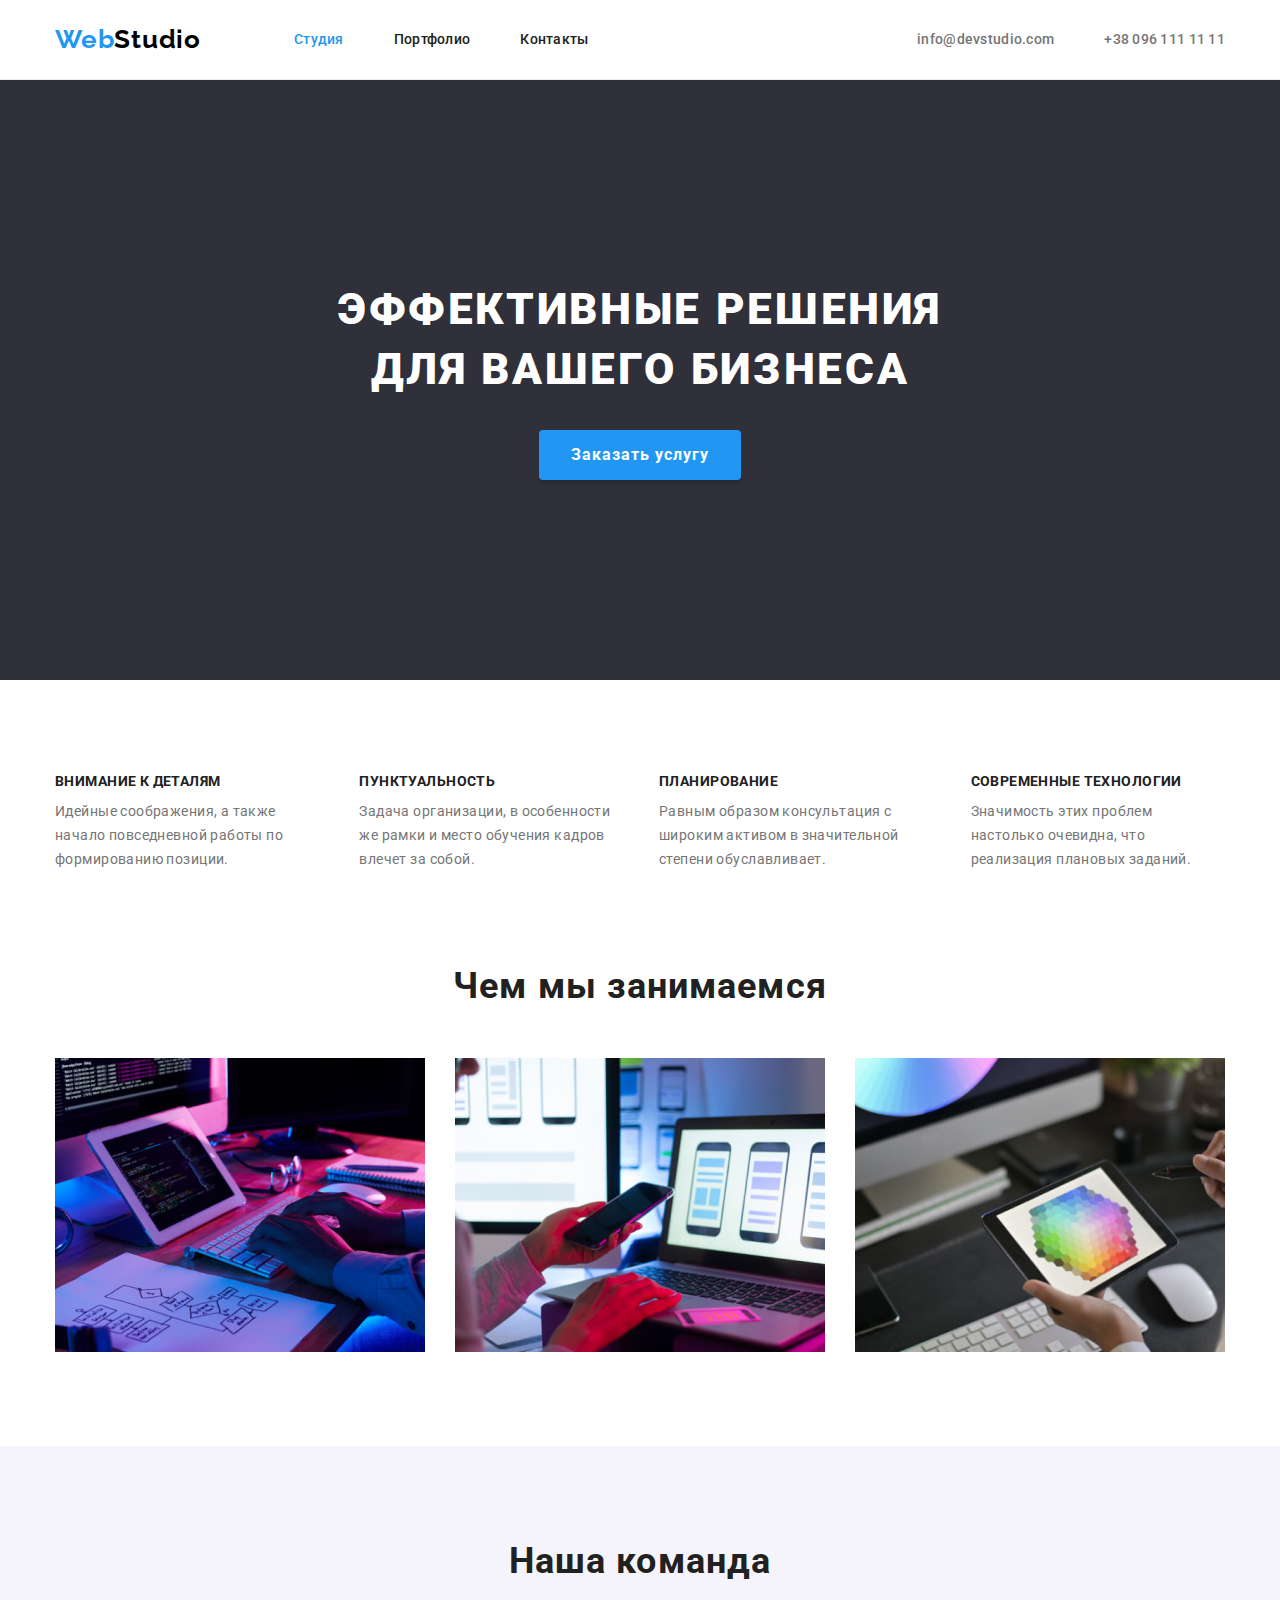
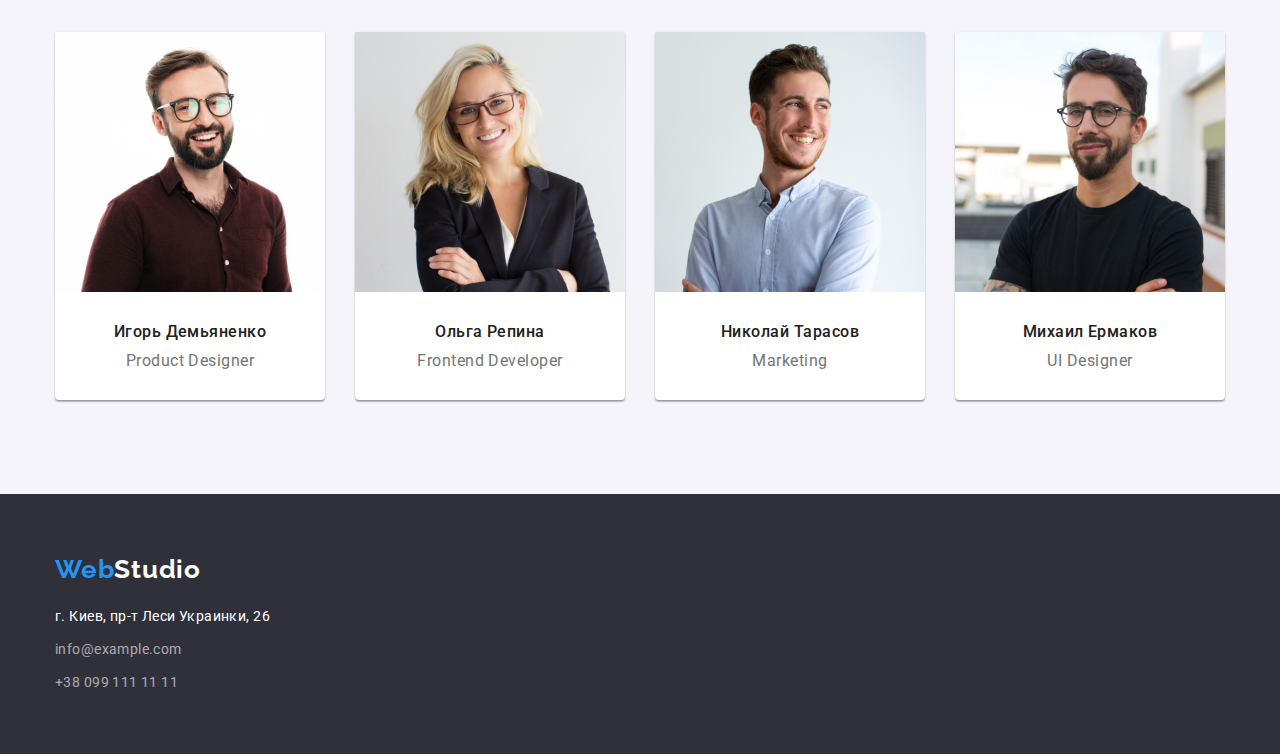
==== index.html @ 21ddf2a9 "Initial commit" ====
<!DOCTYPE html>
<html lang="ru">
<head>
  <meta charset="UTF-8">
  <meta http-equiv="X-UA-Compatible" content="IE=edge">
  <meta name="viewport" content="width=device-width, initial-scale=1.0">
  <title>WebStudio</title>
  <link rel="preconnect" href="https://fonts.googleapis.com">
  <link rel="preconnect" href="https://fonts.gstatic.com" crossorigin>
  <link href="https://fonts.googleapis.com/css2?family=Raleway:wght@700&family=Roboto:wght@400;500;700;900&display=swap" rel="stylesheet">
  <link rel="stylesheet" href="https://cdn.jsdelivr.net/npm/modern-normalize@1.1.0/modern-normalize.min.css">
  <link rel="stylesheet" href="./css/styles.css">
</head>
<body>
  <!-- Header -->
  <header class="header">
    <div class="container">
      <a class="logo link" href="index.html" lang="en">Web<span class="logo-accent">Studio</span></a>
      <nav class="nav">
        <ul class="nav-list list">
          <li class="nav-item">
            <a class="nav-link link current" href="index.html">Студия</a>
          </li>

          <li class="nav-item">
            <a class="nav-link link" href="portfolio.html">Портфолио</a>
          </li>

          <li class="nav-item">
            <a class="nav-link link" href="">Контакты</a>
          </li>
        </ul>
      </nav>
      <ul class="auth-list list">
        <li class="auth-item">
          <a class="auth-link link" href="mailto:info@devstudio.com">info@devstudio.com</a>
        </li>
        
        <li class="auth-item">
          <a class="auth-link link" href="tel:+380961111111">+38 096 111 11 11</a>
        </li>
      </ul>
    </div>
  </header>
  <main class="main">
    <!-- Hero -->
    <section class="hero">
      <div class="container">
        <h1 class="hero-tittle">Эффективные решения для вашего бизнеса</h1>
        <button class="hero-btn" type="button">Заказать услугу</button>
      </div>
    </section>
    <!-- Specifics -->
    <section class="specifics section">
      <div class="container">
        <h2 class="visually-hidden">Specifics</h2>
        <ul class="feature-list list">
          <li class="feature-item">
            <h3 class="feature-tittle">Внимание к деталям</h3>
            <p class="feature-text">
              Идейные соображения, а также начало повседневной работы по формированию позиции.
            </p>
          </li>

          <li class="feature-item">
            <h3 class="feature-tittle">Пунктуальность</h3>
            <p class="feature-text">
              Задача организации, в особенности же рамки и место обучения кадров влечет за собой.
            </p>
          </li>

          <li class="feature-item">
            <h3 class="feature-tittle">Планирование</h3>
            <p class="feature-text">
              Равным образом консультация с широким активом в значительной степени обуславливает.
            </p>
          </li>

          <li class="feature-item">
            <h3 class="feature-tittle">Современные технологии</h3>
            <p class="feature-text">
              Значимость этих проблем настолько очевидна, что реализация плановых заданий.
            </p>
          </li>
        </ul>
      </div>
    </section>
    <!-- Examples -->
    <section class="examples section">
      <div class="container">
        <h2 class="tittle">Чем мы занимаемся</h2>
        <ul class="examples-list list">
          <li class="examples-item">
            <img class="examples-img" src="./images/examples/box-1.jpg" alt="Робота з комп'ютером" width="370" height="294">
          </li>

          <li class="examples-item">
            <img class="examples-img" src="./images/examples/box-2.jpg" alt="Робота з телефоном" width="370" height="294">
          </li>

          <li class="examples-item">
            <img class="examples-img" src="./images/examples/box-3.jpg" alt="Робота з планшетом" width="370" height="294">
          </li>
        </ul>
      </div>
    </section>
    <!-- Team -->
    <section class="team section">
      <div class="container">
        <h2 class="tittle">Наша команда</h2>
        <ul class="team-list list">
          <li class="team-item">
            <img class="team-img" src="./images/team/person-1.jpg" alt="Игорь Демьяненко" width="270" height="260">
            <h3 class="team-name">Игорь Демьяненко</h3>
            <p class="team-profession" lang="en">Product Designer</p>
            <ul class="socials-list list">
              <li class="socials-item">
                <a class="socials-link link" href=""></a>
              </li>
              <li class="socials-item">
                <a class="socials-link link" href=""></a>
              </li>
              <li class="socials-item">
                <a class="socials-link link" href=""></a>
              </li>
              <li class="socials-item">
                <a class="socials-link link" href=""></a>
              </li>
            </ul>
          </li>

          <li class="team-item">
            <img class="team-img" src="./images/team/person-2.jpg" alt="Ольга Репина" width="270" height="260">
            <h3 class="team-name">Ольга Репина</h3>
            <p class="team-profession" lang="en">Frontend Developer</p>
            <ul class="socials-list list">
              <li class="socials-item">
                <a class="socials-link link" href=""></a>
              </li>
              <li class="socials-item">
                <a class="socials-link link" href=""></a>
              </li>
              <li class="socials-item">
                <a class="socials-link link" href=""></a>
              </li>
              <li class="socials-item">
                <a class="socials-link link" href=""></a>
              </li>
            </ul>
          </li>

          <li class="team-item">
            <img class="team-img" src="./images/team/person-3.jpg" alt="Николай Тарасов" width="270" height="260">
            <h3 class="team-name">Николай Тарасов</h3>
            <p class="team-profession" lang="en">Marketing</p>
            <ul class="socials-list list">
              <li class="socials-item">
                <a class="socials-link link" href=""></a>
              </li>
              <li class="socials-item">
                <a class="socials-link link" href=""></a>
              </li>
              <li class="socials-item">
                <a class="socials-link link" href=""></a>
              </li>
              <li class="socials-item">
                <a class="socials-link link" href=""></a>
              </li>
            </ul>
          </li>

          <li class="team-item">
            <img class="team-img" src="./images/team/person-4.jpg" alt="Михаил Ермаков" width="270" height="260">
            <h3 class="team-name">Михаил Ермаков</h3>
            <p class="team-profession" lang="en">UI Designer</p>
            <ul class="socials-list list">
              <li class="socials-item">
                <a class="socials-link link" href=""></a>
              </li>
              <li class="socials-item">
                <a class="socials-link link" href=""></a>
              </li>
              <li class="socials-item">
                <a class="socials-link link" href=""></a>
              </li>
              <li class="socials-item">
                <a class="socials-link link" href=""></a>
              </li>
            </ul>
          </li>
        </ul>
      </div>
    </section>
  </main>
  <!-- Footer -->
  <footer class="footer">
    <div class="container">
      <a class="logo link" href="index.html" lang="en">Web<span class="logo-accent">Studio</span></a>
      <address class="address">
        <ul class="footer-list list">
          <li class="address-item">
            <a class="place-link link" href="https://goo.gl/maps/dYwiUaZfXupy1MFT8" target="_blank" rel="noopener nofollow noreferrer">г. Киев, пр-т Леси Украинки, 26</a>
          </li>

          <li class="address-item">
            <a class="address-link link" href="mailto:info@example.com">info@example.com</a>
          </li>

          <li class="address-item">
            <a class="address-link link" href="tel:+380991111111">+38 099 111 11 11</a>
          </li>
        </ul>
      </address>
    </div>
  </footer>
</body>
</html>
---- css/styles.css ----
:root {
  /* Шрифти */
  --main-font: 'Roboto', sans-serif;
  --sacondary-font: 'Raleway', sans-serif;

  --logo-color: #000000;
  --accent-color: #2196F3;
  --btn-accent-color: #188CE8;
  --card-bg-color: #EEEEEE;

  /* Світла тема тексту */
  --primary-txt-light: #757575;
  --secondary-txt-light: #212121;

  /* Темна тема тексту */
  --primary-txt-dark: #FFFFFF;
  --secondary-txt-dark: rgba(255, 255, 255, 0.6);

  /* Світла тема фону */
  --primary-bg-light: #FFFFFF;
  --secondary-bg-light: #F5F4FA;

  /* Темна тема фону */
  --primary-bg-dark: #2F303A;
}

.visually-hidden {
  position: absolute;
  width: 1px;
  height: 1px;
  margin: -1px;
  border: 0;
  padding: 0;
  white-space: nowrap;
  clip-path: inset(100%);
  clip: rect(0 0 0 0);
  overflow: hidden;
}

body {
  font-family: var(--main-font);
  font-size: 14px;
  line-height: 1.71;
  letter-spacing: 0.03em;

  background-color: var(--primary-bg-light);
  color: var(--primary-txt-light);
}

h1,
h2,
h3,
h4,
h5,
h6,
p {
  margin-top: 0;
  margin-bottom: 0;
}

img {
  display: block;
  max-width: 100%;
  height: auto;
}

.list {
  padding: 0;
  margin: 0;
  list-style: none;
}

.link {
  text-decoration: none;
}

.section {
  padding-top: 94px;
  padding-bottom: 94px;
}

.container {
  width: 1200px;
  padding-left: 15px;
  padding-right: 15px;
  margin-left: auto;
  margin-right: auto;
}

/* Header */

.header {
  border-bottom: 1px solid #ECECEC;
  background-color: var(--primary-bg-light);
}

.header .container {
  display: flex;
  align-items: center;
}

.header .logo {
  margin-right: 93px;
}

.header .link {
  padding: 24px 0;
}

.logo {
  display: block;

  font-family: var(--sacondary-font);
  font-weight: 700;
  font-size: 26px;
  line-height: 1.19;
  letter-spacing: 0.03em;

  color: var(--accent-color);
}

.logo-accent {
  color: var(--logo-color);
}

.nav-list {
  display: flex;
  align-items: center;
}

.nav-item {
  margin-right: 50px;
}

.nav-item:last-child {
  margin: 0;
}

.nav-link,
.auth-link {
  font-weight: 500;
  font-size: 14px;
  line-height: 1.14;
  letter-spacing: 0.02em;
}  

.nav-link {
  color: var(--secondary-txt-light);
}

.auth-list {
  display: flex;
  align-items: center;
  margin-left: auto;
}

.auth-item {
  margin-right: 50px;
}

.auth-item:last-child {
  margin: 0;
}

.auth-link {
  color: var(--primary-txt-light);
}

.nav-link:hover,
.nav-link:focus,
.auth-link:hover,
.auth-link:focus {
  color: var(--accent-color);
}

.current {
  color: var(--accent-color);
}

.tittle {
  margin-bottom: 50px;

  font-weight: 700;
  font-size: 36px;
  line-height: 1.17;
  letter-spacing: 0.03em;
  text-align: center;

  color: var(--secondary-txt-light);
}

/* Hero */

.hero {
  padding: 200px 0;
  text-align: center;

  background-color: var(--primary-bg-dark);
}

.hero-tittle {
  width: 696px;
  margin-left: auto;
  margin-right: auto;
  margin-bottom: 30px;

  font-weight: 900;
  font-size: 44px;
  line-height: 1.36;
  letter-spacing: 0.06em;
  text-align: center;
  text-transform: uppercase;

  color: var(--primary-txt-dark);
}

.hero-btn {
  padding: 10px 32px;

  font-family: var(--main-font);
  font-weight: 700;
  font-size: 16px;
  line-height: 1.88;
  letter-spacing: 0.06em;
  align-items: center;
  text-align: center;
  cursor: pointer;
  border: none;
  
  background-color: var(--accent-color);
  color: var(--primary-txt-dark);
  box-shadow: 0px 4px 4px rgba(0, 0, 0, 0.15);
  border-radius: 4px;
}

.hero-btn:hover,
.hero-btn:focus {
  background-color: var(--btn-accent-color);
}

/* Specifics */

.specifics {
  padding-bottom: 0;
}

.feature-list {
  display: flex;
}

.feature-item:not(:last-child) {
  margin-right: 30px;
}

.feature-tittle {
  margin-bottom: 10px;

  font-weight: 700;
  font-size: 14px;
  line-height: 1.14;
  letter-spacing: 0.03em;
  text-transform: uppercase;

  color: var(--secondary-txt-light);
}

.feature-text {
  font-weight: 400;
  font-size: 14px;
  line-height: 1.71;
  letter-spacing: 0.03em;
}

/* Examples */

.examples-list {
  display: flex;
}

.examples-item:not(:last-child) {
  margin-right: 30px;
}

/* Team */

.team {
  background-color: var(--secondary-bg-light);
}

.team-list {
  display: flex;
}

.team-item {
  background: var(--primary-bg-light);

box-shadow: 0px 1px 3px rgba(0, 0, 0, 0.12), 0px 1px 1px rgba(0, 0, 0, 0.14), 0px 2px 1px rgba(0, 0, 0, 0.2);
border-radius: 0px 0px 4px 4px;
}

.team-item:not(:last-child) {
  margin-right: 30px;
}

.team-img {
  margin-bottom: 30px;
}

.team-name {
  margin-bottom: 10px;

  font-weight: 500;
  font-size: 16px;
  line-height: 1.19;
  letter-spacing: 0.03em;
  text-align: center;

  color: var(--secondary-txt-light);
}

.team-profession {
  margin-bottom: 30px;

  font-size: 16px;
  line-height: 1.19;
  letter-spacing: 0.03em;
  text-align: center;

  color: var(--primary-txt-light);
}

/* Portfolio */

.filter-list {
  display: flex;
  justify-content: center;

  margin-bottom: 50px;

}

.filter-item:not(:last-child) {
  margin-right: 8px;
}

.filter-btn {
  padding: 6px 22px;

  font-family: inherit;
  font-weight: 500;
  font-size: 16px;
  line-height: 1.62;
  letter-spacing: 0.03em;
  text-align: center;
  cursor: pointer;
  border: none;

  background-color: var(--secondary-bg-light);
  color: var(--secondary-txt-light);
  border-radius: 4px;
}

.filter-btn:hover,
.filter-btn:focus {
  background-color: var(--accent-color);
  color: var(--primary-txt-dark);
}

.card-list {
  display: flex;
  flex-wrap: wrap;
}

.card-item {
  width: calc((100% - 60px) / 3);
  margin-right: 30px;
  margin-bottom: 30px;
}

.card-item:nth-child(3n) {
  margin-right: 0;
}

.card-item:nth-last-child(-n+3) {
  margin-bottom: 0;
}

.card-link {
  display: block;
}

.card-content {
  padding: 20px 24px;
  border-left: 1px solid var(--card-bg-color);
  border-right: 1px solid var(--card-bg-color);
  border-bottom: 1px solid var(--card-bg-color);
}

.card-tittle {
  margin-bottom: 4px;

  font-weight: 700;
  font-size: 18px;
  line-height: 2;
  letter-spacing: 0.06em;

  color: var(--secondary-txt-light);
}

.card-description {
  font-size: 16px;
  line-height: 1.88;
  letter-spacing: 0.03em;
}

/* Footer */

.footer {
  padding-top: 60px;
  padding-bottom: 60px;
  
  background-color: var(--primary-bg-dark);
}

.footer .logo {
  margin-bottom: 20px;
}

.footer .logo-accent {
  color: var(--primary-txt-dark);
}

.address-item:not(:last-child) {
  margin-bottom: 9px;
}

.place-link {
  font-style: normal;
  font-weight: 400;
  font-size: 14px;
  line-height: 1.71;
  letter-spacing: 0.03em;

  color: var(--primary-txt-dark);
}

.address-link {
  font-style: normal;

  color: var(--secondary-txt-dark);
}

.place-link:hover,
.place-link:focus,
.address-link:hover,
.address-link:focus {
  color: var(--accent-color);
}
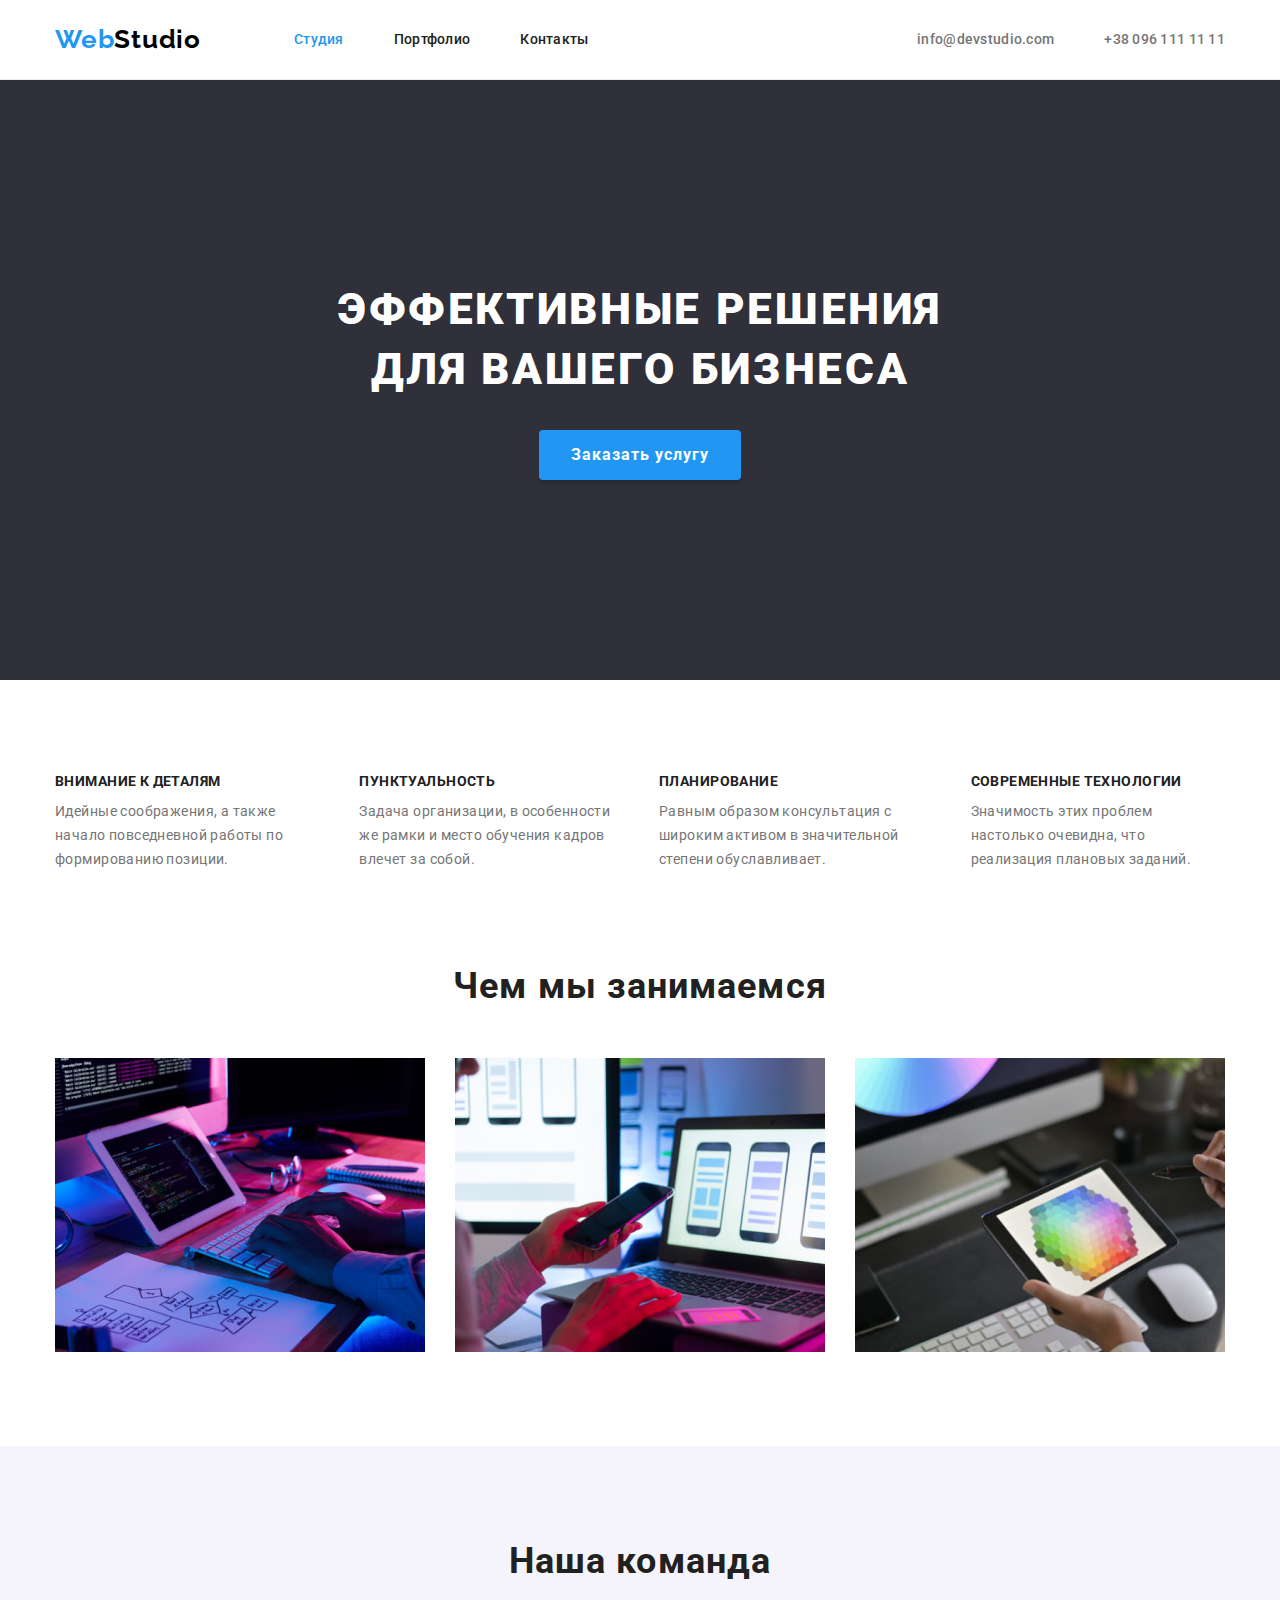
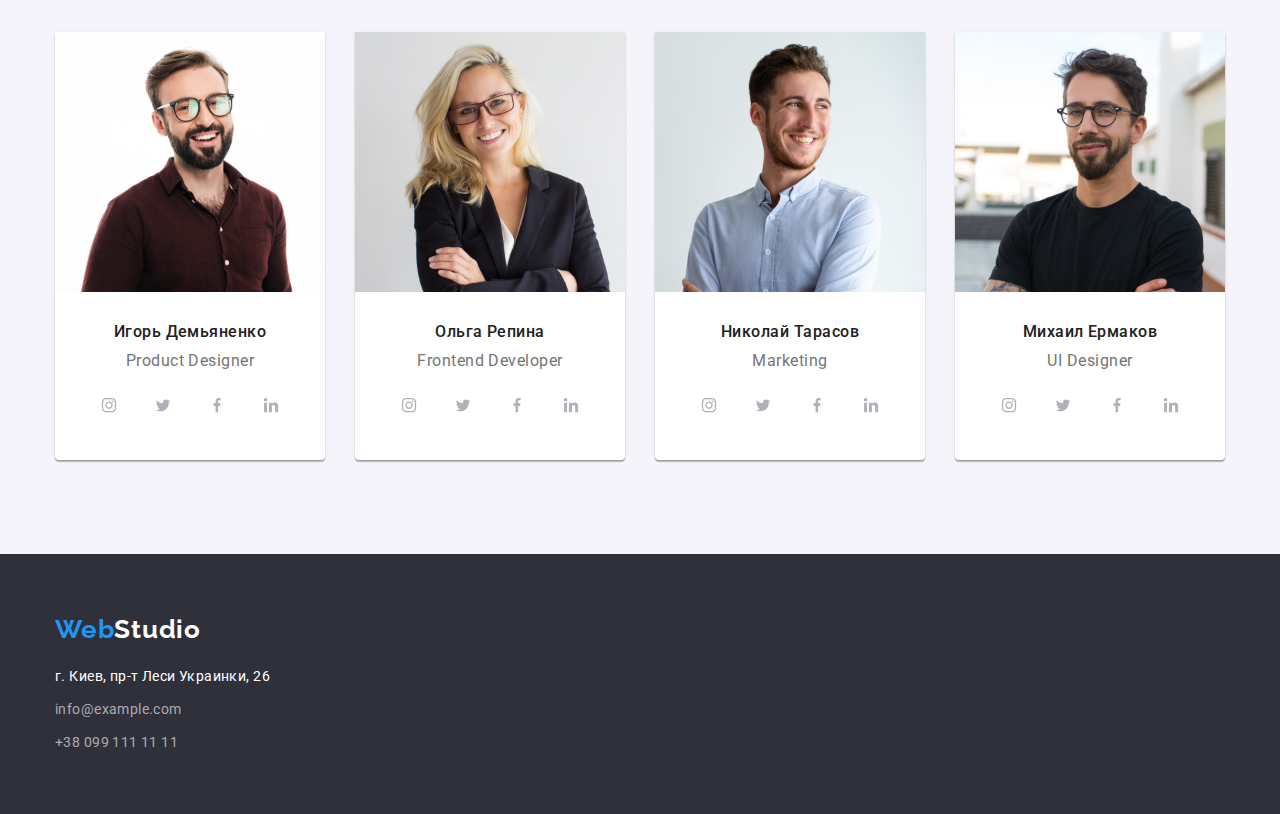
==== commit 54a89950: "icon" ====
--- a/index.html
+++ b/index.html
@@ -115,16 +115,32 @@
             <p class="team-profession" lang="en">Product Designer</p>
             <ul class="socials-list list">
               <li class="socials-item">
-                <a class="socials-link link" href=""></a>
-              </li>
-              <li class="socials-item">
-                <a class="socials-link link" href=""></a>
-              </li>
-              <li class="socials-item">
-                <a class="socials-link link" href=""></a>
-              </li>
-              <li class="socials-item">
-                <a class="socials-link link" href=""></a>
+                <a class="socials-link link" href="">
+                  <svg class="socials-icon" width="20" height="20">
+                    <use href="./images/icons.svg#instagram"></use>
+                  </svg>
+                </a>
+              </li>
+              <li class="socials-item">
+                <a class="socials-link link" href="">
+                  <svg class="socials-icon" width="20" height="20">
+                    <use href="./images/icons.svg#twitter"></use>
+                  </svg>
+                </a>
+              </li>
+              <li class="socials-item">
+                <a class="socials-link link" href="">
+                  <svg class="socials-icon" width="20" height="20">
+                    <use href="./images/icons.svg#facebook"></use>
+                  </svg>
+                </a>
+              </li>
+              <li class="socials-item">
+                <a class="socials-link link" href="">
+                  <svg class="socials-icon" width="20" height="20">
+                    <use href="./images/icons.svg#linkedin"></use>
+                  </svg>
+                </a>
               </li>
             </ul>
           </li>
@@ -135,16 +151,32 @@
             <p class="team-profession" lang="en">Frontend Developer</p>
             <ul class="socials-list list">
               <li class="socials-item">
-                <a class="socials-link link" href=""></a>
-              </li>
-              <li class="socials-item">
-                <a class="socials-link link" href=""></a>
-              </li>
-              <li class="socials-item">
-                <a class="socials-link link" href=""></a>
-              </li>
-              <li class="socials-item">
-                <a class="socials-link link" href=""></a>
+                <a class="socials-link link" href="">
+                  <svg class="socials-icon" width="20" height="20">
+                    <use href="./images/icons.svg#instagram"></use>
+                  </svg>
+                </a>
+              </li>
+              <li class="socials-item">
+                <a class="socials-link link" href="">
+                  <svg class="socials-icon" width="20" height="20">
+                    <use href="./images/icons.svg#twitter"></use>
+                  </svg>
+                </a>
+              </li>
+              <li class="socials-item">
+                <a class="socials-link link" href="">
+                  <svg class="socials-icon" width="20" height="20">
+                    <use href="./images/icons.svg#facebook"></use>
+                  </svg>
+                </a>
+              </li>
+              <li class="socials-item">
+                <a class="socials-link link" href="">
+                  <svg class="socials-icon" width="20" height="20">
+                    <use href="./images/icons.svg#linkedin"></use>
+                  </svg>
+                </a>
               </li>
             </ul>
           </li>
@@ -155,16 +187,32 @@
             <p class="team-profession" lang="en">Marketing</p>
             <ul class="socials-list list">
               <li class="socials-item">
-                <a class="socials-link link" href=""></a>
-              </li>
-              <li class="socials-item">
-                <a class="socials-link link" href=""></a>
-              </li>
-              <li class="socials-item">
-                <a class="socials-link link" href=""></a>
-              </li>
-              <li class="socials-item">
-                <a class="socials-link link" href=""></a>
+                <a class="socials-link link" href="">
+                  <svg class="socials-icon" width="20" height="20">
+                    <use href="./images/icons.svg#instagram"></use>
+                  </svg>
+                </a>
+              </li>
+              <li class="socials-item">
+                <a class="socials-link link" href="">
+                  <svg class="socials-icon" width="20" height="20">
+                    <use href="./images/icons.svg#twitter"></use>
+                  </svg>
+                </a>
+              </li>
+              <li class="socials-item">
+                <a class="socials-link link" href="">
+                  <svg class="socials-icon" width="20" height="20">
+                    <use href="./images/icons.svg#facebook"></use>
+                  </svg>
+                </a>
+              </li>
+              <li class="socials-item">
+                <a class="socials-link link" href="">
+                  <svg class="socials-icon" width="20" height="20">
+                    <use href="./images/icons.svg#linkedin"></use>
+                  </svg>
+                </a>
               </li>
             </ul>
           </li>
@@ -175,16 +223,32 @@
             <p class="team-profession" lang="en">UI Designer</p>
             <ul class="socials-list list">
               <li class="socials-item">
-                <a class="socials-link link" href=""></a>
-              </li>
-              <li class="socials-item">
-                <a class="socials-link link" href=""></a>
-              </li>
-              <li class="socials-item">
-                <a class="socials-link link" href=""></a>
-              </li>
-              <li class="socials-item">
-                <a class="socials-link link" href=""></a>
+                <a class="socials-link link" href="">
+                  <svg class="socials-icon" width="20" height="20">
+                    <use href="./images/icons.svg#instagram"></use>
+                  </svg>
+                </a>
+              </li>
+              <li class="socials-item">
+                <a class="socials-link link" href="">
+                  <svg class="socials-icon" width="20" height="20">
+                    <use href="./images/icons.svg#twitter"></use>
+                  </svg>
+                </a>
+              </li>
+              <li class="socials-item">
+                <a class="socials-link link" href="">
+                  <svg class="socials-icon" width="20" height="20">
+                    <use href="./images/icons.svg#facebook"></use>
+                  </svg>
+                </a>
+              </li>
+              <li class="socials-item">
+                <a class="socials-link link" href="">
+                  <svg class="socials-icon" width="20" height="20">
+                    <use href="./images/icons.svg#linkedin"></use>
+                  </svg>
+                </a>
               </li>
             </ul>
           </li>
--- a/css/styles.css
+++ b/css/styles.css
@@ -7,6 +7,7 @@
   --accent-color: #2196F3;
   --btn-accent-color: #188CE8;
   --card-bg-color: #EEEEEE;
+  --icon-color: #AFB1B8;
 
   /* Світла тема тексту */
   --primary-txt-light: #757575;
@@ -319,7 +320,7 @@
 }
 
 .team-profession {
-  margin-bottom: 30px;
+  margin-bottom: 16px;
 
   font-size: 16px;
   line-height: 1.19;
@@ -327,6 +328,40 @@
   text-align: center;
 
   color: var(--primary-txt-light);
+}
+
+.socials-list {
+  display: flex;
+  justify-content: center;
+
+  margin-bottom: 30px;
+}
+
+.socials-link {
+  display: flex;
+  justify-content: center;
+  align-items: center;
+
+  width: 44px;
+  height: 44px;
+
+  color: var(--icon-color);
+  border-radius: 50%;
+
+}
+
+.socials-link:hover,
+.socials-link:focus {
+  background-color: var(--accent-color);
+  color: var(--primary-txt-dark);
+}
+
+.socials-icon {
+  fill: currentColor;
+}
+
+.socials-item:not(:last-child) {
+  margin-right: 10px;
 }
 
 /* Portfolio */
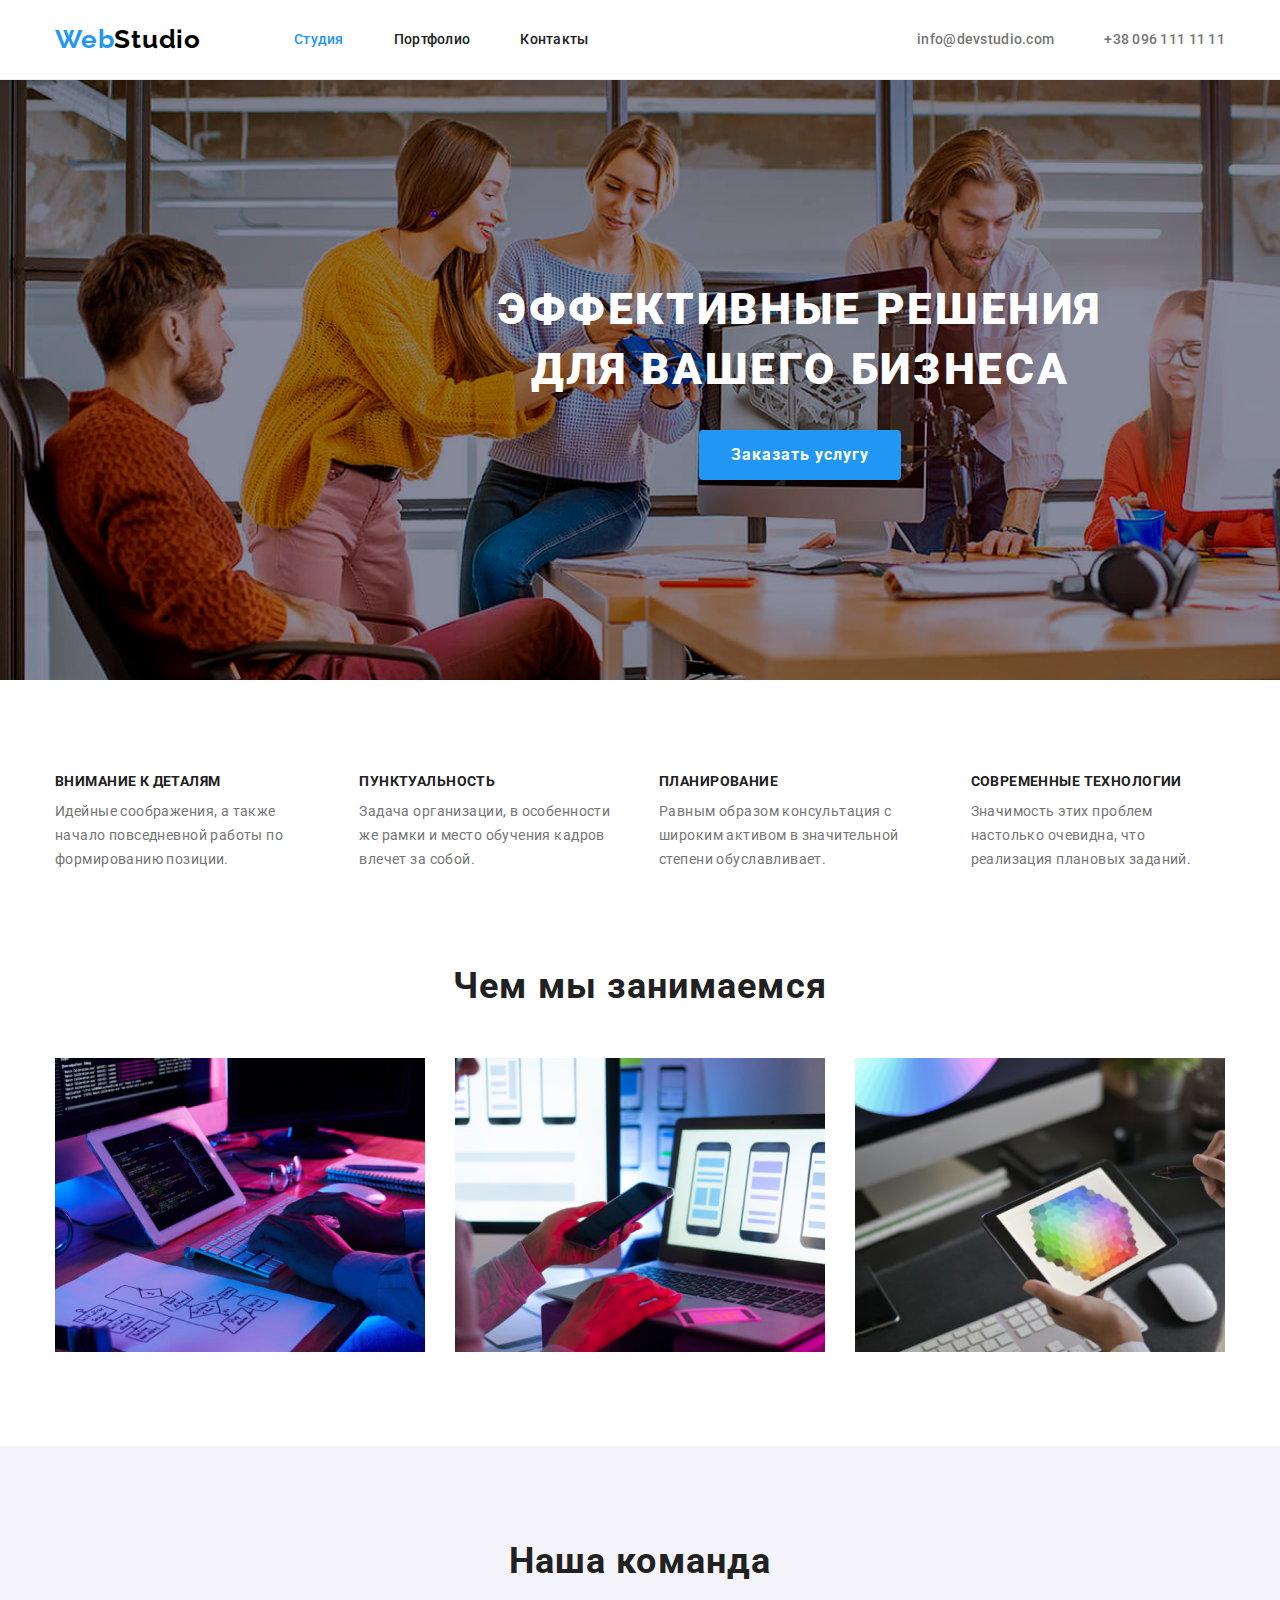
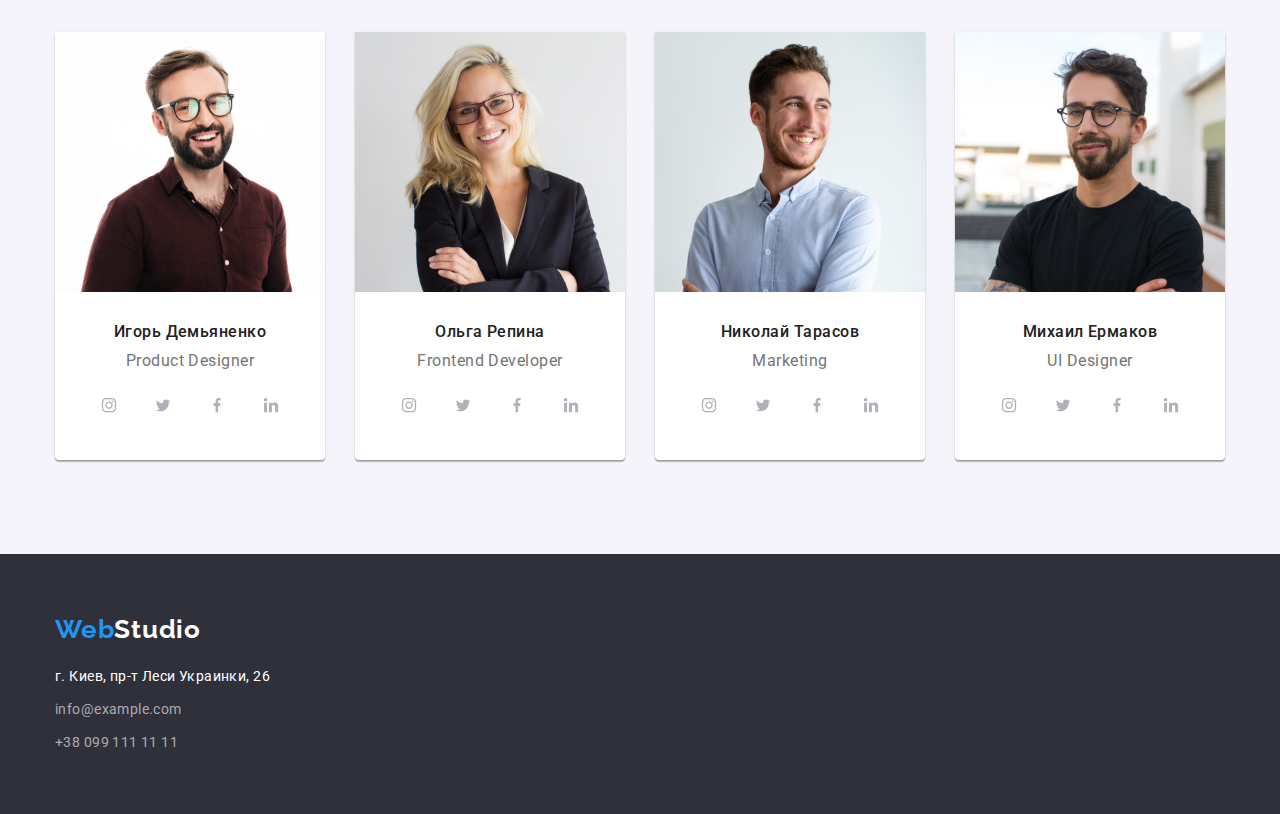
==== commit 5c981e97: "url" ====
--- a/index.html
+++ b/index.html
@@ -111,146 +111,154 @@
         <ul class="team-list list">
           <li class="team-item">
             <img class="team-img" src="./images/team/person-1.jpg" alt="Игорь Демьяненко" width="270" height="260">
-            <h3 class="team-name">Игорь Демьяненко</h3>
-            <p class="team-profession" lang="en">Product Designer</p>
-            <ul class="socials-list list">
-              <li class="socials-item">
-                <a class="socials-link link" href="">
-                  <svg class="socials-icon" width="20" height="20">
-                    <use href="./images/icons.svg#instagram"></use>
-                  </svg>
-                </a>
-              </li>
-              <li class="socials-item">
-                <a class="socials-link link" href="">
-                  <svg class="socials-icon" width="20" height="20">
-                    <use href="./images/icons.svg#twitter"></use>
-                  </svg>
-                </a>
-              </li>
-              <li class="socials-item">
-                <a class="socials-link link" href="">
-                  <svg class="socials-icon" width="20" height="20">
-                    <use href="./images/icons.svg#facebook"></use>
-                  </svg>
-                </a>
-              </li>
-              <li class="socials-item">
-                <a class="socials-link link" href="">
-                  <svg class="socials-icon" width="20" height="20">
-                    <use href="./images/icons.svg#linkedin"></use>
-                  </svg>
-                </a>
-              </li>
-            </ul>
+            <div class="team-content">
+              <h3 class="team-name">Игорь Демьяненко</h3>
+              <p class="team-profession" lang="en">Product Designer</p>
+              <ul class="socials-list list">
+                <li class="socials-item">
+                  <a class="socials-link link" href="">
+                    <svg class="socials-icon" width="20" height="20">
+                      <use href="./images/icons.svg#instagram"></use>
+                    </svg>
+                  </a>
+                </li>
+                <li class="socials-item">
+                  <a class="socials-link link" href="">
+                    <svg class="socials-icon" width="20" height="20">
+                      <use href="./images/icons.svg#twitter"></use>
+                    </svg>
+                  </a>
+                </li>
+                <li class="socials-item">
+                  <a class="socials-link link" href="">
+                    <svg class="socials-icon" width="20" height="20">
+                      <use href="./images/icons.svg#facebook"></use>
+                    </svg>
+                  </a>
+                </li>
+                <li class="socials-item">
+                  <a class="socials-link link" href="">
+                    <svg class="socials-icon" width="20" height="20">
+                      <use href="./images/icons.svg#linkedin"></use>
+                    </svg>
+                  </a>
+                </li>
+              </ul>
+            </div>
           </li>
 
           <li class="team-item">
             <img class="team-img" src="./images/team/person-2.jpg" alt="Ольга Репина" width="270" height="260">
-            <h3 class="team-name">Ольга Репина</h3>
-            <p class="team-profession" lang="en">Frontend Developer</p>
-            <ul class="socials-list list">
-              <li class="socials-item">
-                <a class="socials-link link" href="">
-                  <svg class="socials-icon" width="20" height="20">
-                    <use href="./images/icons.svg#instagram"></use>
-                  </svg>
-                </a>
-              </li>
-              <li class="socials-item">
-                <a class="socials-link link" href="">
-                  <svg class="socials-icon" width="20" height="20">
-                    <use href="./images/icons.svg#twitter"></use>
-                  </svg>
-                </a>
-              </li>
-              <li class="socials-item">
-                <a class="socials-link link" href="">
-                  <svg class="socials-icon" width="20" height="20">
-                    <use href="./images/icons.svg#facebook"></use>
-                  </svg>
-                </a>
-              </li>
-              <li class="socials-item">
-                <a class="socials-link link" href="">
-                  <svg class="socials-icon" width="20" height="20">
-                    <use href="./images/icons.svg#linkedin"></use>
-                  </svg>
-                </a>
-              </li>
-            </ul>
+            <div class="team-content">
+              <h3 class="team-name">Ольга Репина</h3>
+              <p class="team-profession" lang="en">Frontend Developer</p>
+              <ul class="socials-list list">
+                <li class="socials-item">
+                  <a class="socials-link link" href="">
+                    <svg class="socials-icon" width="20" height="20">
+                      <use href="./images/icons.svg#instagram"></use>
+                    </svg>
+                  </a>
+                </li>
+                <li class="socials-item">
+                  <a class="socials-link link" href="">
+                    <svg class="socials-icon" width="20" height="20">
+                      <use href="./images/icons.svg#twitter"></use>
+                    </svg>
+                  </a>
+                </li>
+                <li class="socials-item">
+                  <a class="socials-link link" href="">
+                    <svg class="socials-icon" width="20" height="20">
+                      <use href="./images/icons.svg#facebook"></use>
+                    </svg>
+                  </a>
+                </li>
+                <li class="socials-item">
+                  <a class="socials-link link" href="">
+                    <svg class="socials-icon" width="20" height="20">
+                      <use href="./images/icons.svg#linkedin"></use>
+                    </svg>
+                  </a>
+                </li>
+              </ul>
+            </div>
           </li>
 
           <li class="team-item">
             <img class="team-img" src="./images/team/person-3.jpg" alt="Николай Тарасов" width="270" height="260">
-            <h3 class="team-name">Николай Тарасов</h3>
-            <p class="team-profession" lang="en">Marketing</p>
-            <ul class="socials-list list">
-              <li class="socials-item">
-                <a class="socials-link link" href="">
-                  <svg class="socials-icon" width="20" height="20">
-                    <use href="./images/icons.svg#instagram"></use>
-                  </svg>
-                </a>
-              </li>
-              <li class="socials-item">
-                <a class="socials-link link" href="">
-                  <svg class="socials-icon" width="20" height="20">
-                    <use href="./images/icons.svg#twitter"></use>
-                  </svg>
-                </a>
-              </li>
-              <li class="socials-item">
-                <a class="socials-link link" href="">
-                  <svg class="socials-icon" width="20" height="20">
-                    <use href="./images/icons.svg#facebook"></use>
-                  </svg>
-                </a>
-              </li>
-              <li class="socials-item">
-                <a class="socials-link link" href="">
-                  <svg class="socials-icon" width="20" height="20">
-                    <use href="./images/icons.svg#linkedin"></use>
-                  </svg>
-                </a>
-              </li>
-            </ul>
+            <div class="team-content">
+              <h3 class="team-name">Николай Тарасов</h3>
+              <p class="team-profession" lang="en">Marketing</p>
+              <ul class="socials-list list">
+                <li class="socials-item">
+                  <a class="socials-link link" href="">
+                    <svg class="socials-icon" width="20" height="20">
+                      <use href="./images/icons.svg#instagram"></use>
+                    </svg>
+                  </a>
+                </li>
+                <li class="socials-item">
+                  <a class="socials-link link" href="">
+                    <svg class="socials-icon" width="20" height="20">
+                      <use href="./images/icons.svg#twitter"></use>
+                    </svg>
+                  </a>
+                </li>
+                <li class="socials-item">
+                  <a class="socials-link link" href="">
+                    <svg class="socials-icon" width="20" height="20">
+                      <use href="./images/icons.svg#facebook"></use>
+                    </svg>
+                  </a>
+                </li>
+                <li class="socials-item">
+                  <a class="socials-link link" href="">
+                    <svg class="socials-icon" width="20" height="20">
+                      <use href="./images/icons.svg#linkedin"></use>
+                    </svg>
+                  </a>
+                </li>
+              </ul>
+            </div>
           </li>
 
           <li class="team-item">
             <img class="team-img" src="./images/team/person-4.jpg" alt="Михаил Ермаков" width="270" height="260">
-            <h3 class="team-name">Михаил Ермаков</h3>
-            <p class="team-profession" lang="en">UI Designer</p>
-            <ul class="socials-list list">
-              <li class="socials-item">
-                <a class="socials-link link" href="">
-                  <svg class="socials-icon" width="20" height="20">
-                    <use href="./images/icons.svg#instagram"></use>
-                  </svg>
-                </a>
-              </li>
-              <li class="socials-item">
-                <a class="socials-link link" href="">
-                  <svg class="socials-icon" width="20" height="20">
-                    <use href="./images/icons.svg#twitter"></use>
-                  </svg>
-                </a>
-              </li>
-              <li class="socials-item">
-                <a class="socials-link link" href="">
-                  <svg class="socials-icon" width="20" height="20">
-                    <use href="./images/icons.svg#facebook"></use>
-                  </svg>
-                </a>
-              </li>
-              <li class="socials-item">
-                <a class="socials-link link" href="">
-                  <svg class="socials-icon" width="20" height="20">
-                    <use href="./images/icons.svg#linkedin"></use>
-                  </svg>
-                </a>
-              </li>
-            </ul>
+            <div class="team-content">
+              <h3 class="team-name">Михаил Ермаков</h3>
+              <p class="team-profession" lang="en">UI Designer</p>
+              <ul class="socials-list list">
+                <li class="socials-item">
+                  <a class="socials-link link" href="">
+                    <svg class="socials-icon" width="20" height="20">
+                      <use href="./images/icons.svg#instagram"></use>
+                    </svg>
+                  </a>
+                </li>
+                <li class="socials-item">
+                  <a class="socials-link link" href="">
+                    <svg class="socials-icon" width="20" height="20">
+                      <use href="./images/icons.svg#twitter"></use>
+                    </svg>
+                  </a>
+                </li>
+                <li class="socials-item">
+                  <a class="socials-link link" href="">
+                    <svg class="socials-icon" width="20" height="20">
+                      <use href="./images/icons.svg#facebook"></use>
+                    </svg>
+                  </a>
+                </li>
+                <li class="socials-item">
+                  <a class="socials-link link" href="">
+                    <svg class="socials-icon" width="20" height="20">
+                      <use href="./images/icons.svg#linkedin"></use>
+                    </svg>
+                  </a>
+                </li>
+              </ul>
+            </div>
           </li>
         </ul>
       </div>
--- a/css/styles.css
+++ b/css/styles.css
@@ -8,6 +8,7 @@
   --btn-accent-color: #188CE8;
   --card-bg-color: #EEEEEE;
   --icon-color: #AFB1B8;
+  --bg-hero: #C4C4C4;
 
   /* Світла тема тексту */
   --primary-txt-light: #757575;
@@ -193,10 +194,15 @@
 /* Hero */
 
 .hero {
+  min-width: 1600px;
   padding: 200px 0;
   text-align: center;
 
-  background-color: var(--primary-bg-dark);
+  background-color: var(--bg-hero);
+  background-image: url(../images/hero/bg-hero.png);
+  background-position: center;
+  background-size: contain;
+  background-repeat: no-repeat;
 }
 
 .hero-tittle {
@@ -303,8 +309,12 @@
   margin-right: 30px;
 }
 
-.team-img {
+/* .team-img {
   margin-bottom: 30px;
+} */
+
+.team-content {
+  margin: 30px 0;
 }
 
 .team-name {
@@ -334,7 +344,7 @@
   display: flex;
   justify-content: center;
 
-  margin-bottom: 30px;
+  /* margin-bottom: 30px; */
 }
 
 .socials-link {
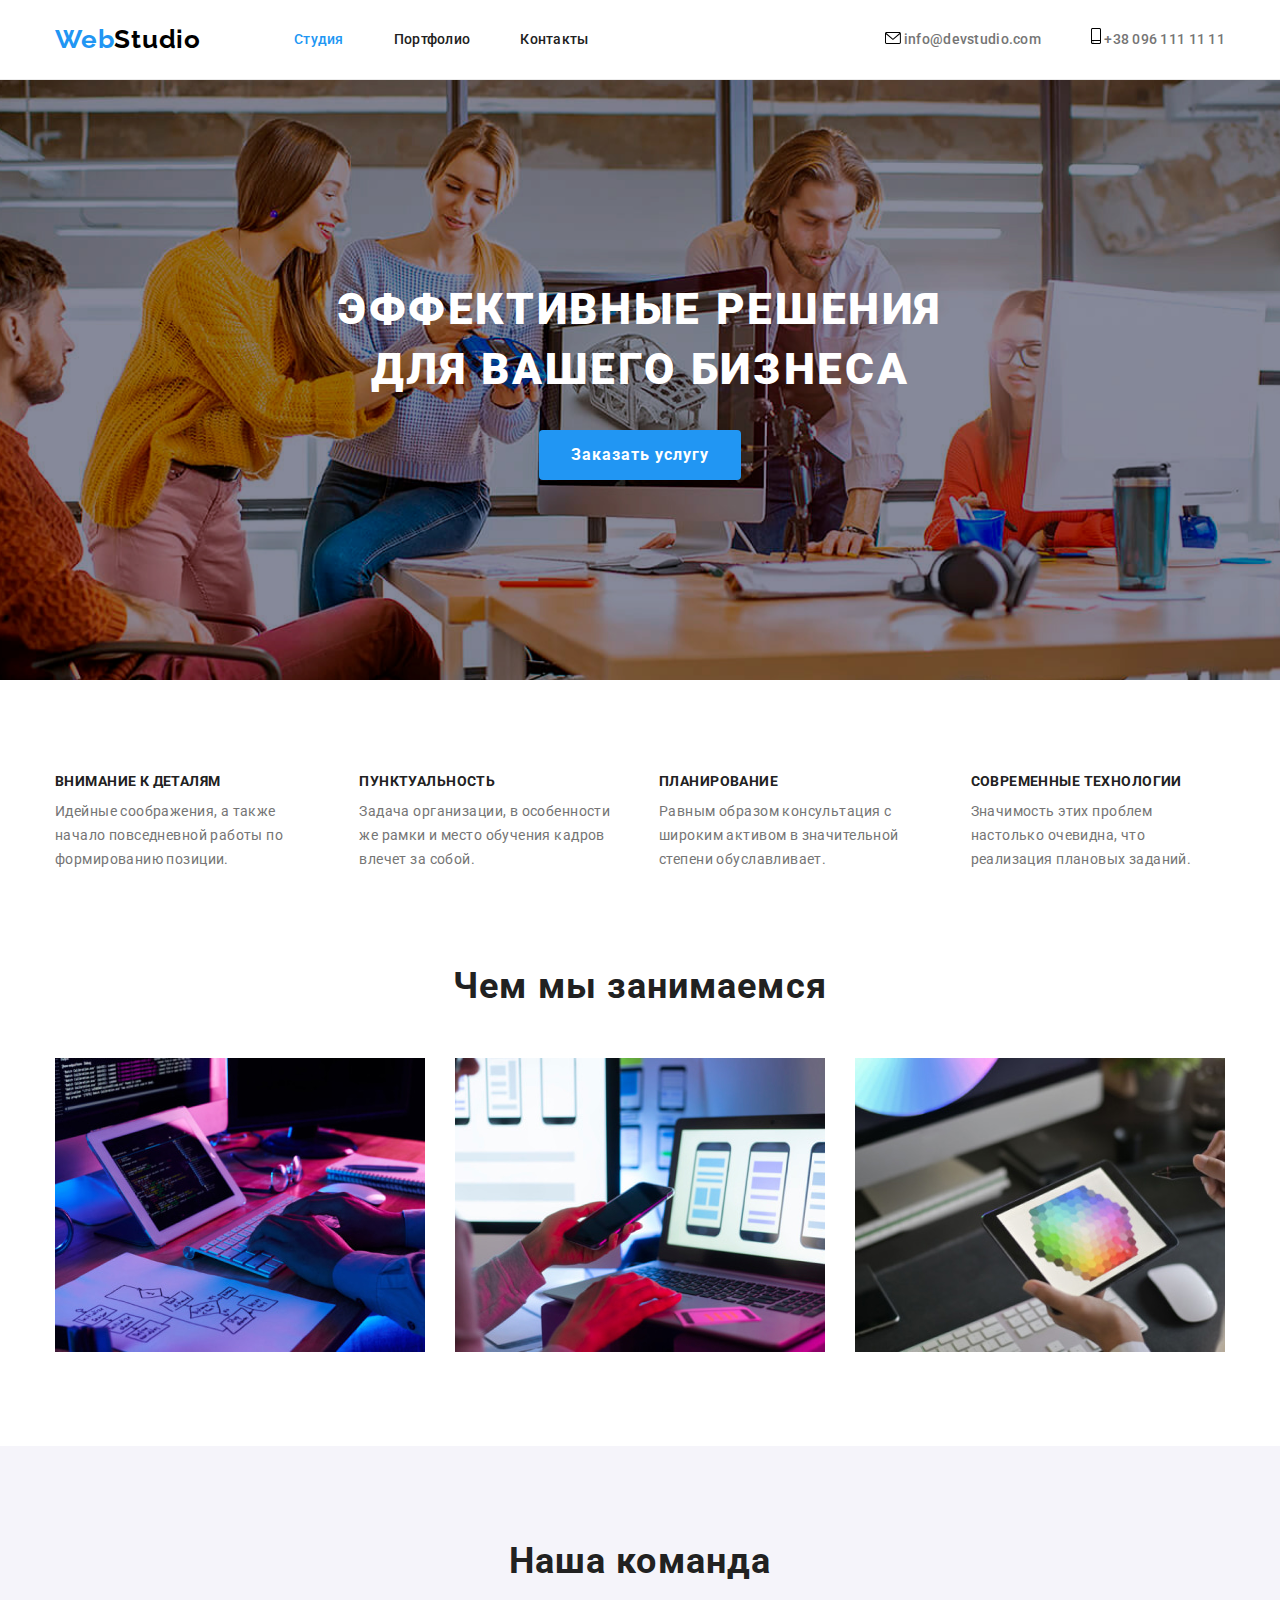
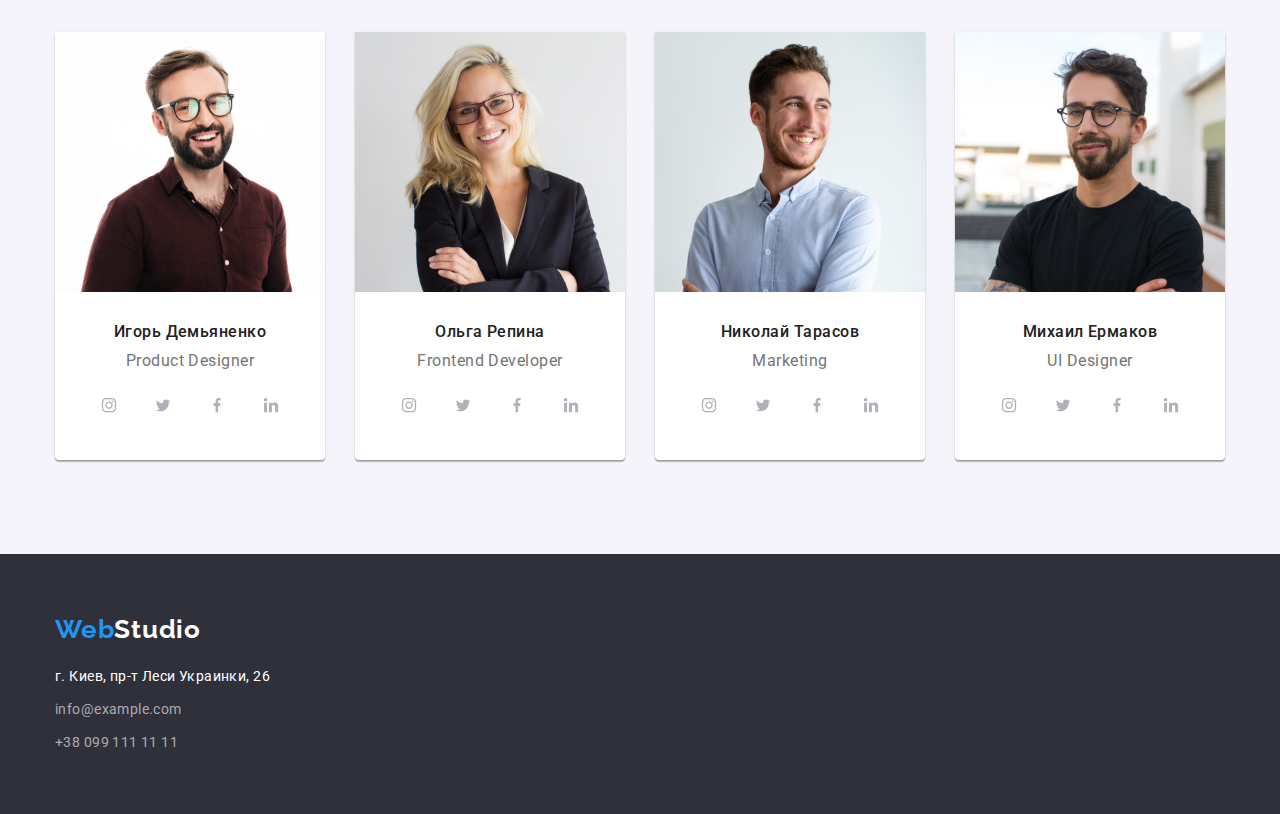
==== commit 82d27eff: "i" ====
--- a/index.html
+++ b/index.html
@@ -33,11 +33,21 @@
       </nav>
       <ul class="auth-list list">
         <li class="auth-item">
-          <a class="auth-link link" href="mailto:info@devstudio.com">info@devstudio.com</a>
+          <a class="auth-link link" href="mailto:info@devstudio.com">
+            <svg class="auth-icon" width="16" height="12">
+              <use href="./images/icons.svg#envelope"></use>
+            </svg>
+            info@devstudio.com
+          </a>
         </li>
         
         <li class="auth-item">
-          <a class="auth-link link" href="tel:+380961111111">+38 096 111 11 11</a>
+          <a class="auth-link link" href="tel:+380961111111">
+            <svg class="auth-icon" width="10" height="16">
+              <use href="./images/icons/contacts/symbol-defs.svg#smartphone"></use>
+            </svg>
+            +38 096 111 11 11
+          </a>
         </li>
       </ul>
     </div>
--- a/css/styles.css
+++ b/css/styles.css
@@ -193,15 +193,23 @@
 
 /* Hero */
 
+.aaa{
+  background: #000;
+  display: block;
+  fill: #000;
+  width: 100px;
+  height: 100px;
+}
+
 .hero {
-  min-width: 1600px;
+  max-width: 1600px;
   padding: 200px 0;
   text-align: center;
 
   background-color: var(--bg-hero);
   background-image: url(../images/hero/bg-hero.png);
   background-position: center;
-  background-size: contain;
+  background-size: cover;
   background-repeat: no-repeat;
 }
 
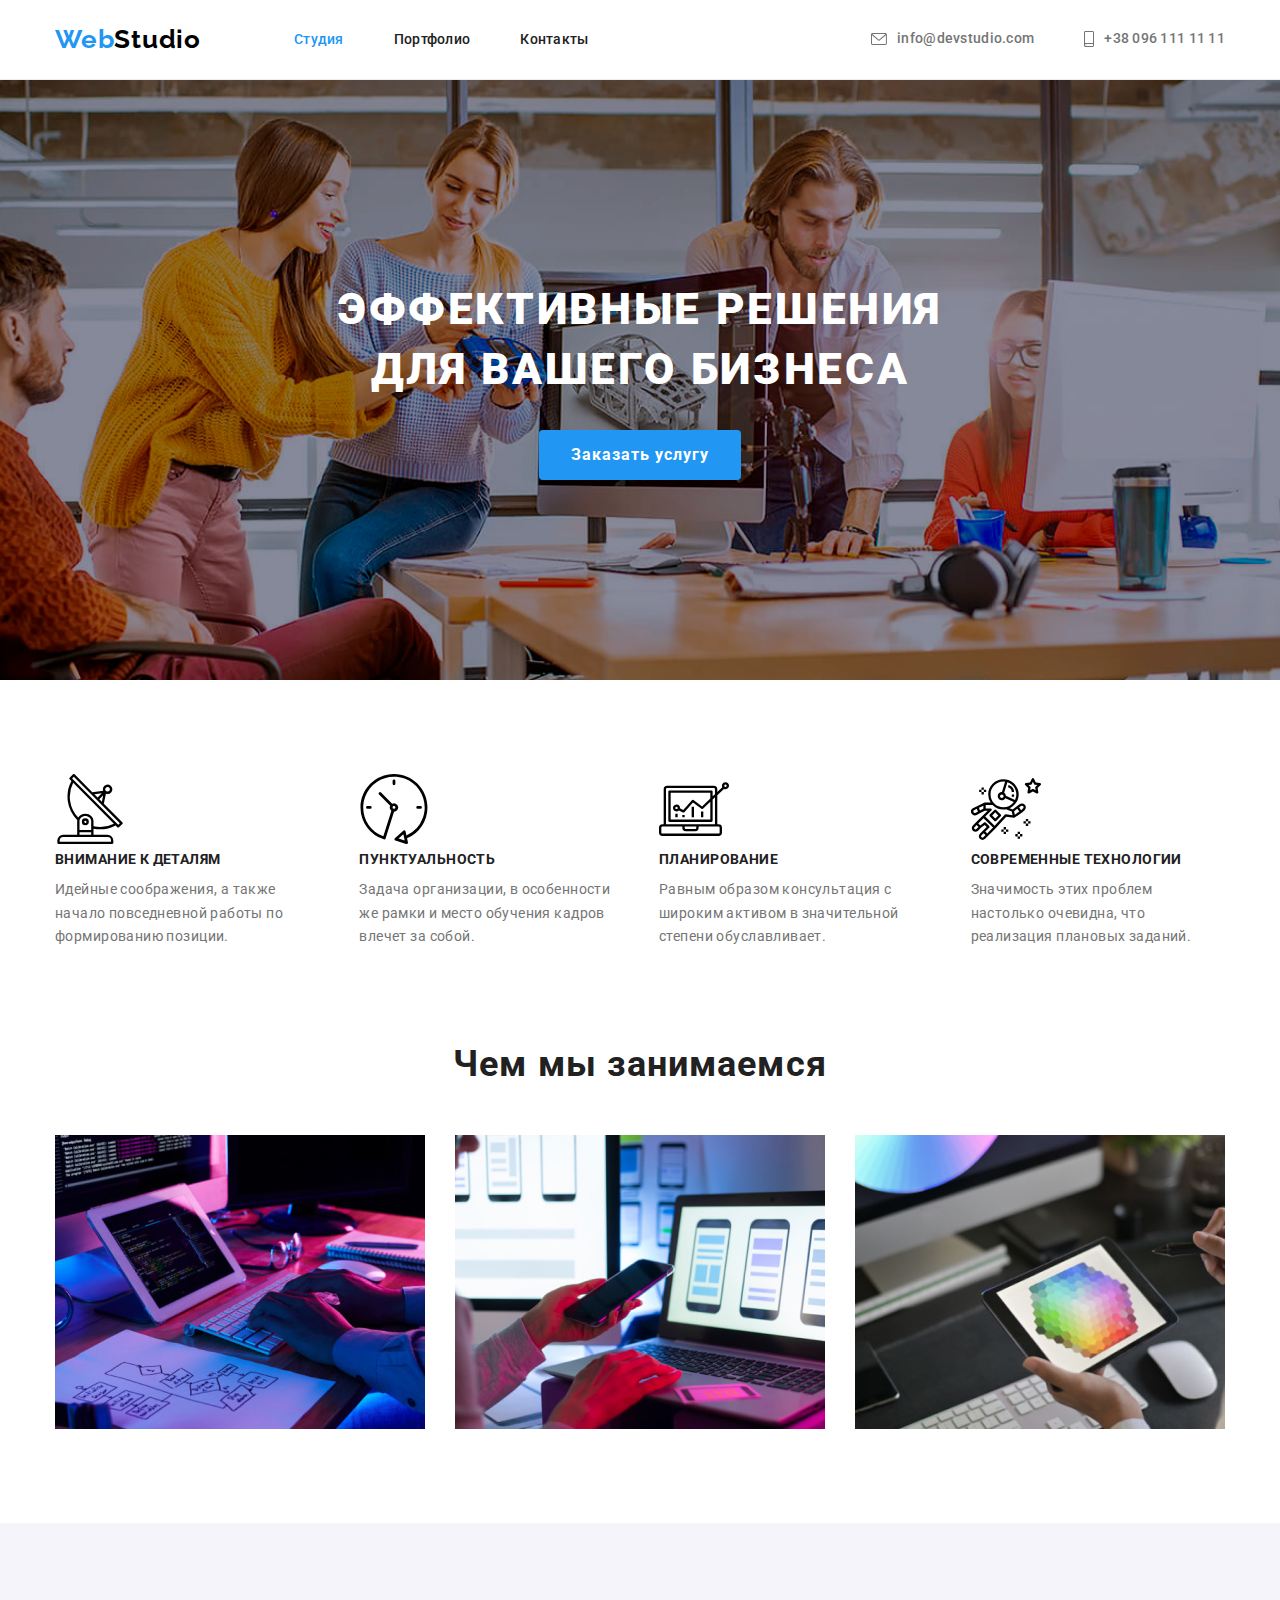
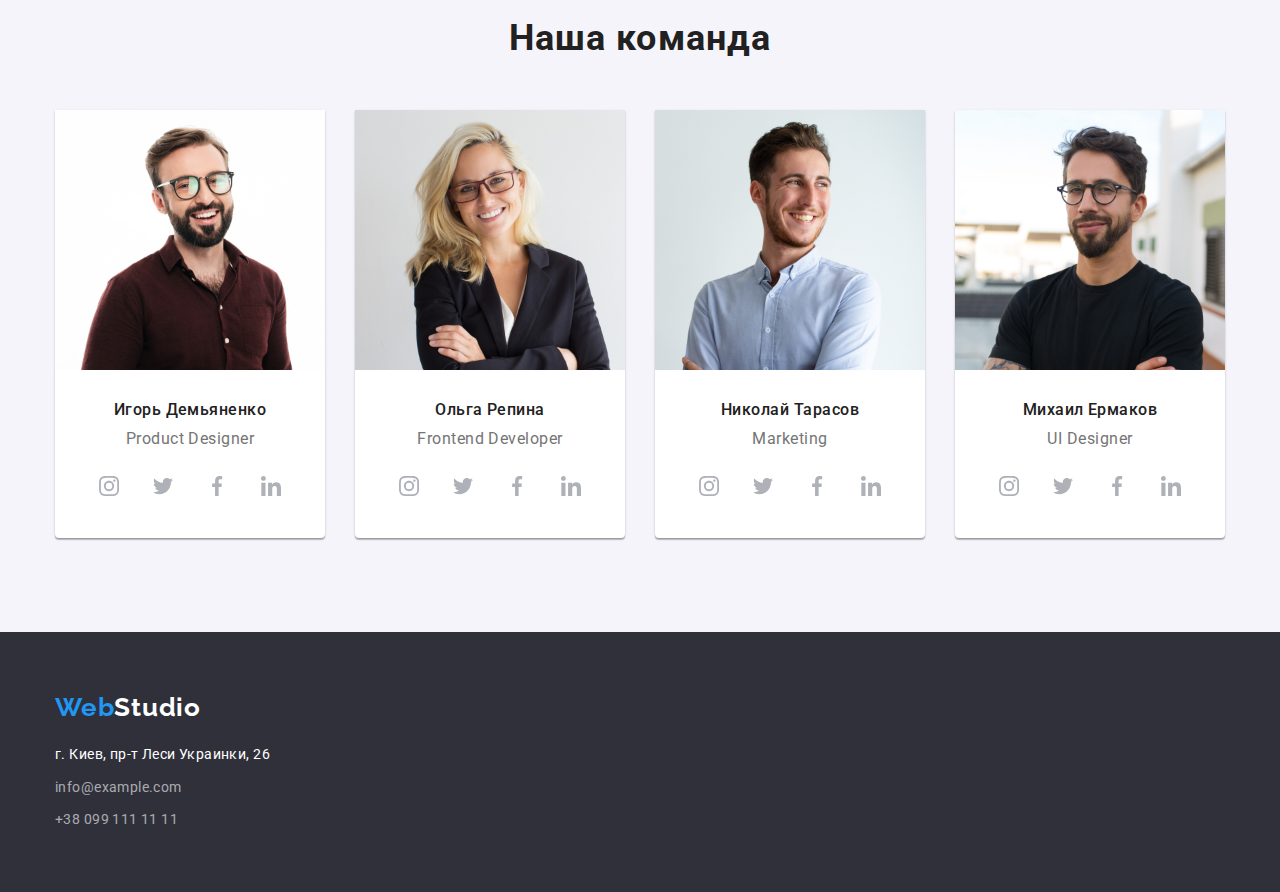
==== commit a19a0073: "icon" ====
--- a/index.html
+++ b/index.html
@@ -35,7 +35,7 @@
         <li class="auth-item">
           <a class="auth-link link" href="mailto:info@devstudio.com">
             <svg class="auth-icon" width="16" height="12">
-              <use href="./images/icons.svg#envelope"></use>
+              <use href="./images/symbol-defs.svg#envelope"></use>
             </svg>
             info@devstudio.com
           </a>
@@ -44,7 +44,7 @@
         <li class="auth-item">
           <a class="auth-link link" href="tel:+380961111111">
             <svg class="auth-icon" width="10" height="16">
-              <use href="./images/icons/contacts/symbol-defs.svg#smartphone"></use>
+              <use href="./images/symbol-defs.svg#smartphone"></use>
             </svg>
             +38 096 111 11 11
           </a>
@@ -66,31 +66,51 @@
         <h2 class="visually-hidden">Specifics</h2>
         <ul class="feature-list list">
           <li class="feature-item">
-            <h3 class="feature-tittle">Внимание к деталям</h3>
-            <p class="feature-text">
-              Идейные соображения, а также начало повседневной работы по формированию позиции.
-            </p>
+            <div class="specifics-wrapper">
+              <svg class="specifics-icon" width="70" height="70">
+                <use href="./images/symbol-defs.svg#antenna"></use>
+              </svg>
+              <h3 class="feature-tittle">Внимание к деталям</h3>
+              <p class="feature-text">
+                Идейные соображения, а также начало повседневной работы по формированию позиции.
+              </p>
+            </div>
           </li>
 
           <li class="feature-item">
-            <h3 class="feature-tittle">Пунктуальность</h3>
-            <p class="feature-text">
-              Задача организации, в особенности же рамки и место обучения кадров влечет за собой.
-            </p>
+            <div class="specifics-wrapper">
+              <svg class="specifics-icon" width="70" height="70">
+                <use href="./images/symbol-defs.svg#clock"></use>
+              </svg>
+              <h3 class="feature-tittle">Пунктуальность</h3>
+              <p class="feature-text">
+                Задача организации, в особенности же рамки и место обучения кадров влечет за собой.
+              </p>
+            </div>
           </li>
 
           <li class="feature-item">
-            <h3 class="feature-tittle">Планирование</h3>
-            <p class="feature-text">
-              Равным образом консультация с широким активом в значительной степени обуславливает.
-            </p>
+            <div class="specifics-wrapper">
+              <svg class="specifics-icon" width="70" height="70">
+                <use href="./images/symbol-defs.svg#diagram"></use>
+              </svg>
+              <h3 class="feature-tittle">Планирование</h3>
+              <p class="feature-text">
+                Равным образом консультация с широким активом в значительной степени обуславливает.
+              </p>
+            </div>
           </li>
 
           <li class="feature-item">
-            <h3 class="feature-tittle">Современные технологии</h3>
-            <p class="feature-text">
-              Значимость этих проблем настолько очевидна, что реализация плановых заданий.
-            </p>
+            <div class="specifics-wrapper">
+              <svg class="specifics-icon" width="70" height="70">
+                <use href="./images/symbol-defs.svg#astronaut"></use>
+              </svg>
+              <h3 class="feature-tittle">Современные технологии</h3>
+              <p class="feature-text">
+                Значимость этих проблем настолько очевидна, что реализация плановых заданий.
+              </p>
+            </div>
           </li>
         </ul>
       </div>
@@ -128,28 +148,28 @@
                 <li class="socials-item">
                   <a class="socials-link link" href="">
                     <svg class="socials-icon" width="20" height="20">
-                      <use href="./images/icons.svg#instagram"></use>
-                    </svg>
-                  </a>
-                </li>
-                <li class="socials-item">
-                  <a class="socials-link link" href="">
-                    <svg class="socials-icon" width="20" height="20">
-                      <use href="./images/icons.svg#twitter"></use>
-                    </svg>
-                  </a>
-                </li>
-                <li class="socials-item">
-                  <a class="socials-link link" href="">
-                    <svg class="socials-icon" width="20" height="20">
-                      <use href="./images/icons.svg#facebook"></use>
-                    </svg>
-                  </a>
-                </li>
-                <li class="socials-item">
-                  <a class="socials-link link" href="">
-                    <svg class="socials-icon" width="20" height="20">
-                      <use href="./images/icons.svg#linkedin"></use>
+                      <use href="./images/symbol-defs.svg#instagram"></use>
+                    </svg>
+                  </a>
+                </li>
+                <li class="socials-item">
+                  <a class="socials-link link" href="">
+                    <svg class="socials-icon" width="20" height="20">
+                      <use href="./images/symbol-defs.svg#twitter"></use>
+                    </svg>
+                  </a>
+                </li>
+                <li class="socials-item">
+                  <a class="socials-link link" href="">
+                    <svg class="socials-icon" width="20" height="20">
+                      <use href="./images/symbol-defs.svg#facebook"></use>
+                    </svg>
+                  </a>
+                </li>
+                <li class="socials-item">
+                  <a class="socials-link link" href="">
+                    <svg class="socials-icon" width="20" height="20">
+                      <use href="./images/symbol-defs.svg#linkedin"></use>
                     </svg>
                   </a>
                 </li>
@@ -166,28 +186,28 @@
                 <li class="socials-item">
                   <a class="socials-link link" href="">
                     <svg class="socials-icon" width="20" height="20">
-                      <use href="./images/icons.svg#instagram"></use>
-                    </svg>
-                  </a>
-                </li>
-                <li class="socials-item">
-                  <a class="socials-link link" href="">
-                    <svg class="socials-icon" width="20" height="20">
-                      <use href="./images/icons.svg#twitter"></use>
-                    </svg>
-                  </a>
-                </li>
-                <li class="socials-item">
-                  <a class="socials-link link" href="">
-                    <svg class="socials-icon" width="20" height="20">
-                      <use href="./images/icons.svg#facebook"></use>
-                    </svg>
-                  </a>
-                </li>
-                <li class="socials-item">
-                  <a class="socials-link link" href="">
-                    <svg class="socials-icon" width="20" height="20">
-                      <use href="./images/icons.svg#linkedin"></use>
+                      <use href="./images/symbol-defs.svg#instagram"></use>
+                    </svg>
+                  </a>
+                </li>
+                <li class="socials-item">
+                  <a class="socials-link link" href="">
+                    <svg class="socials-icon" width="20" height="20">
+                      <use href="./images/symbol-defs.svg#twitter"></use>
+                    </svg>
+                  </a>
+                </li>
+                <li class="socials-item">
+                  <a class="socials-link link" href="">
+                    <svg class="socials-icon" width="20" height="20">
+                      <use href="./images/symbol-defs.svg#facebook"></use>
+                    </svg>
+                  </a>
+                </li>
+                <li class="socials-item">
+                  <a class="socials-link link" href="">
+                    <svg class="socials-icon" width="20" height="20">
+                      <use href="./images/symbol-defs.svg#linkedin"></use>
                     </svg>
                   </a>
                 </li>
@@ -204,28 +224,28 @@
                 <li class="socials-item">
                   <a class="socials-link link" href="">
                     <svg class="socials-icon" width="20" height="20">
-                      <use href="./images/icons.svg#instagram"></use>
-                    </svg>
-                  </a>
-                </li>
-                <li class="socials-item">
-                  <a class="socials-link link" href="">
-                    <svg class="socials-icon" width="20" height="20">
-                      <use href="./images/icons.svg#twitter"></use>
-                    </svg>
-                  </a>
-                </li>
-                <li class="socials-item">
-                  <a class="socials-link link" href="">
-                    <svg class="socials-icon" width="20" height="20">
-                      <use href="./images/icons.svg#facebook"></use>
-                    </svg>
-                  </a>
-                </li>
-                <li class="socials-item">
-                  <a class="socials-link link" href="">
-                    <svg class="socials-icon" width="20" height="20">
-                      <use href="./images/icons.svg#linkedin"></use>
+                      <use href="./images/symbol-defs.svg#instagram"></use>
+                    </svg>
+                  </a>
+                </li>
+                <li class="socials-item">
+                  <a class="socials-link link" href="">
+                    <svg class="socials-icon" width="20" height="20">
+                      <use href="./images/symbol-defs.svg#twitter"></use>
+                    </svg>
+                  </a>
+                </li>
+                <li class="socials-item">
+                  <a class="socials-link link" href="">
+                    <svg class="socials-icon" width="20" height="20">
+                      <use href="./images/symbol-defs.svg#facebook"></use>
+                    </svg>
+                  </a>
+                </li>
+                <li class="socials-item">
+                  <a class="socials-link link" href="">
+                    <svg class="socials-icon" width="20" height="20">
+                      <use href="./images/symbol-defs.svg#linkedin"></use>
                     </svg>
                   </a>
                 </li>
@@ -242,28 +262,28 @@
                 <li class="socials-item">
                   <a class="socials-link link" href="">
                     <svg class="socials-icon" width="20" height="20">
-                      <use href="./images/icons.svg#instagram"></use>
-                    </svg>
-                  </a>
-                </li>
-                <li class="socials-item">
-                  <a class="socials-link link" href="">
-                    <svg class="socials-icon" width="20" height="20">
-                      <use href="./images/icons.svg#twitter"></use>
-                    </svg>
-                  </a>
-                </li>
-                <li class="socials-item">
-                  <a class="socials-link link" href="">
-                    <svg class="socials-icon" width="20" height="20">
-                      <use href="./images/icons.svg#facebook"></use>
-                    </svg>
-                  </a>
-                </li>
-                <li class="socials-item">
-                  <a class="socials-link link" href="">
-                    <svg class="socials-icon" width="20" height="20">
-                      <use href="./images/icons.svg#linkedin"></use>
+                      <use href="./images/symbol-defs.svg#instagram"></use>
+                    </svg>
+                  </a>
+                </li>
+                <li class="socials-item">
+                  <a class="socials-link link" href="">
+                    <svg class="socials-icon" width="20" height="20">
+                      <use href="./images/symbol-defs.svg#twitter"></use>
+                    </svg>
+                  </a>
+                </li>
+                <li class="socials-item">
+                  <a class="socials-link link" href="">
+                    <svg class="socials-icon" width="20" height="20">
+                      <use href="./images/symbol-defs.svg#facebook"></use>
+                    </svg>
+                  </a>
+                </li>
+                <li class="socials-item">
+                  <a class="socials-link link" href="">
+                    <svg class="socials-icon" width="20" height="20">
+                      <use href="./images/symbol-defs.svg#linkedin"></use>
                     </svg>
                   </a>
                 </li>
--- a/css/styles.css
+++ b/css/styles.css
@@ -165,7 +165,15 @@
 }
 
 .auth-link {
+  display: flex;
+  align-items: center;
+
   color: var(--primary-txt-light);
+}
+
+.auth-icon {
+  margin-right: 10px;
+  fill: currentColor;
 }
 
 .nav-link:hover,
@@ -192,14 +200,6 @@
 }
 
 /* Hero */
-
-.aaa{
-  background: #000;
-  display: block;
-  fill: #000;
-  width: 100px;
-  height: 100px;
-}
 
 .hero {
   max-width: 1600px;
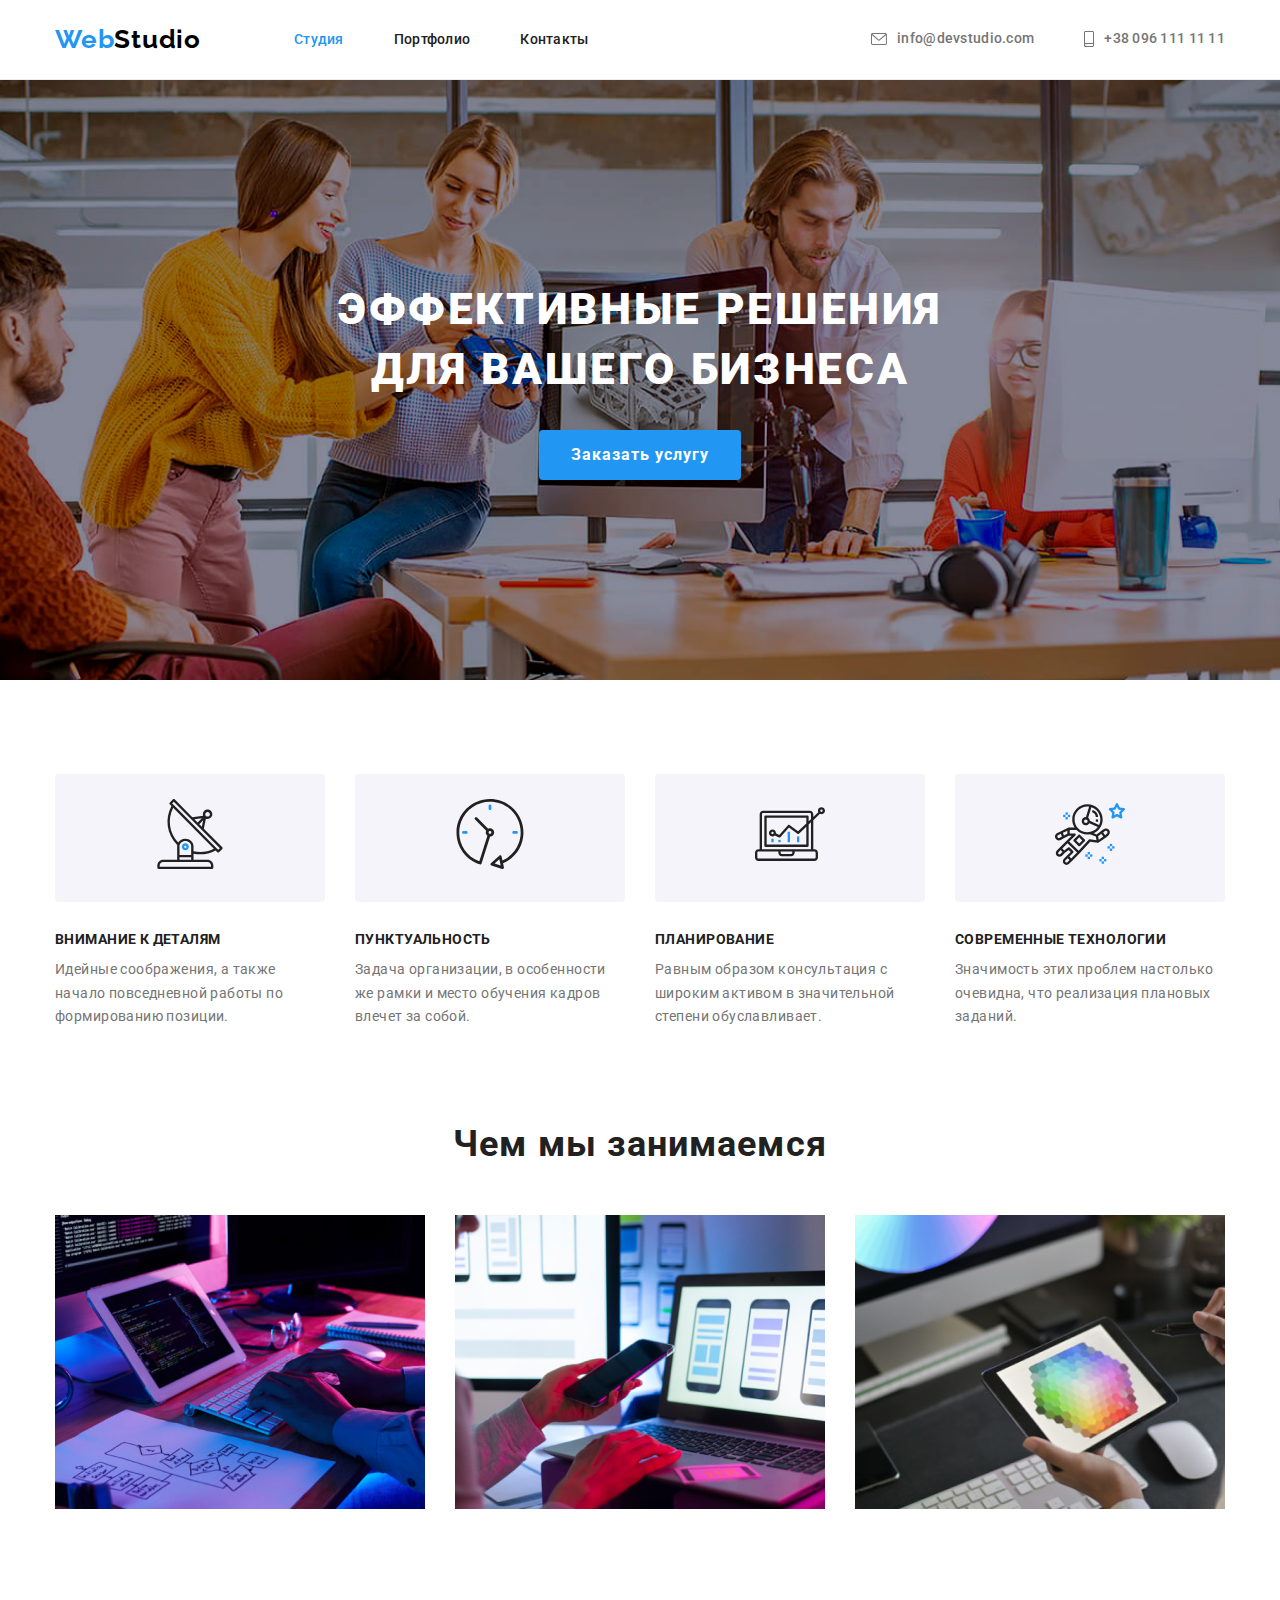
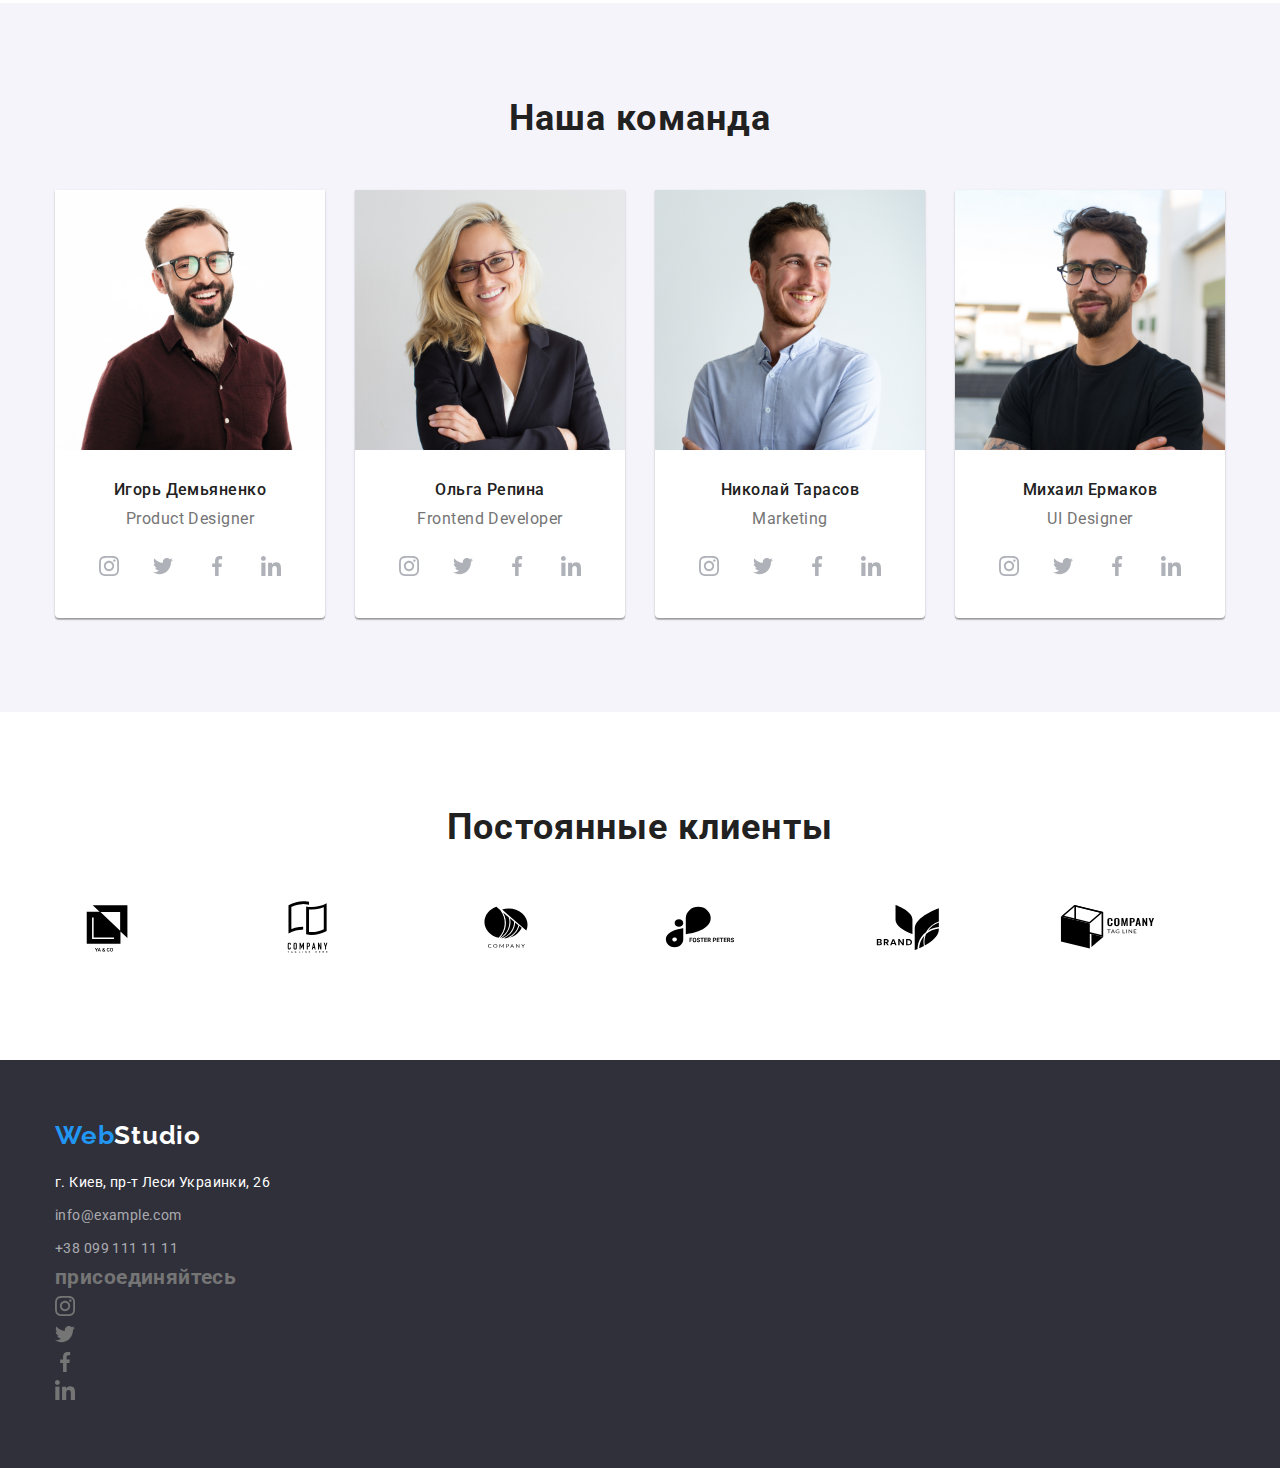
==== commit 822171ad: "ic" ====
--- a/index.html
+++ b/index.html
@@ -70,11 +70,11 @@
               <svg class="specifics-icon" width="70" height="70">
                 <use href="./images/symbol-defs.svg#antenna"></use>
               </svg>
-              <h3 class="feature-tittle">Внимание к деталям</h3>
-              <p class="feature-text">
-                Идейные соображения, а также начало повседневной работы по формированию позиции.
-              </p>
-            </div>
+            </div>  
+            <h3 class="feature-tittle">Внимание к деталям</h3>
+            <p class="feature-text">
+              Идейные соображения, а также начало повседневной работы по формированию позиции.
+            </p>
           </li>
 
           <li class="feature-item">
@@ -82,11 +82,11 @@
               <svg class="specifics-icon" width="70" height="70">
                 <use href="./images/symbol-defs.svg#clock"></use>
               </svg>
-              <h3 class="feature-tittle">Пунктуальность</h3>
-              <p class="feature-text">
-                Задача организации, в особенности же рамки и место обучения кадров влечет за собой.
-              </p>
-            </div>
+            </div>
+            <h3 class="feature-tittle">Пунктуальность</h3>
+            <p class="feature-text">
+              Задача организации, в особенности же рамки и место обучения кадров влечет за собой.
+            </p>
           </li>
 
           <li class="feature-item">
@@ -94,11 +94,11 @@
               <svg class="specifics-icon" width="70" height="70">
                 <use href="./images/symbol-defs.svg#diagram"></use>
               </svg>
-              <h3 class="feature-tittle">Планирование</h3>
-              <p class="feature-text">
-                Равным образом консультация с широким активом в значительной степени обуславливает.
-              </p>
-            </div>
+            </div>
+            <h3 class="feature-tittle">Планирование</h3>
+            <p class="feature-text">
+              Равным образом консультация с широким активом в значительной степени обуславливает.
+            </p>
           </li>
 
           <li class="feature-item">
@@ -106,11 +106,11 @@
               <svg class="specifics-icon" width="70" height="70">
                 <use href="./images/symbol-defs.svg#astronaut"></use>
               </svg>
-              <h3 class="feature-tittle">Современные технологии</h3>
-              <p class="feature-text">
-                Значимость этих проблем настолько очевидна, что реализация плановых заданий.
-              </p>
-            </div>
+            </div>
+            <h3 class="feature-tittle">Современные технологии</h3>
+            <p class="feature-text">
+              Значимость этих проблем настолько очевидна, что реализация плановых заданий.
+            </p>
           </li>
         </ul>
       </div>
@@ -293,26 +293,108 @@
         </ul>
       </div>
     </section>
+    <!-- Regular-customers -->
+    <section class="regular-customers section">
+      <div class="container">
+        <h2 class="tittle">Постоянные клиенты</h2>
+        <ul class="regular-customers-list list">
+          <li class="regular-customers-item">
+            <a class="regular-customers-link" href="">
+              <svg class="regular-customers-icon" width="106" height="60">
+                <use href="./images/symbol-defs.svg#yanco"></use>
+              </svg>
+            </a>
+          </li>
+
+          <li class="regular-customers-item">
+            <a class="regular-customers-link" href="">
+              <svg class="regular-customers-icon" width="106" height="60">
+                <use href="./images/symbol-defs.svg#tagline"></use>
+              </svg>
+            </a>
+          </li>
+
+          <li class="regular-customers-item">
+            <a class="regular-customers-link" href="">
+              <svg class="regular-customers-icon" width="106" height="60">
+                <use href="./images/symbol-defs.svg#company"></use>
+              </svg>
+            </a>
+          </li>
+
+          <li class="regular-customers-item">
+            <a class="regular-customers-link" href="">
+              <svg class="regular-customers-icon" width="106" height="60">
+                <use href="./images/symbol-defs.svg#foster"></use>
+              </svg>
+            </a>
+          </li>
+
+          <li class="regular-customers-item">
+            <a class="regular-customers-link" href="">
+              <svg class="regular-customers-icon" width="106" height="60">
+                <use href="./images/symbol-defs.svg#brand"></use>
+              </svg>
+            </a>
+          </li>
+
+          <li class="regular-customers-item">
+            <a class="regular-customers-link" href="">
+              <svg class="regular-customers-icon" width="106" height="60">
+                <use href="./images/symbol-defs.svg#companytl"></use>
+              </svg>
+            </a>
+          </li>
+        </ul>
+      </div>
+    </section>
   </main>
   <!-- Footer -->
   <footer class="footer">
-    <div class="container">
-      <a class="logo link" href="index.html" lang="en">Web<span class="logo-accent">Studio</span></a>
-      <address class="address">
-        <ul class="footer-list list">
-          <li class="address-item">
-            <a class="place-link link" href="https://goo.gl/maps/dYwiUaZfXupy1MFT8" target="_blank" rel="noopener nofollow noreferrer">г. Киев, пр-т Леси Украинки, 26</a>
-          </li>
-
-          <li class="address-item">
-            <a class="address-link link" href="mailto:info@example.com">info@example.com</a>
-          </li>
-
-          <li class="address-item">
-            <a class="address-link link" href="tel:+380991111111">+38 099 111 11 11</a>
-          </li>
-        </ul>
-      </address>
+    <div class="container footer-container">
+      <div class="footer-address">
+        <a class="logo link" href="index.html" lang="en">Web<span class="logo-accent">Studio</span></a>
+        <address class="address">
+          <ul class="footer-list list">
+            <li class="address-item">
+              <a class="place-link link" href="https://goo.gl/maps/dYwiUaZfXupy1MFT8" target="_blank" rel="noopener nofollow noreferrer">г. Киев, пр-т Леси Украинки, 26</a>
+            </li>
+  
+            <li class="address-item">
+              <a class="address-link link" href="mailto:info@example.com">info@example.com</a>
+            </li>
+  
+            <li class="address-item">
+              <a class="address-link link" href="tel:+380991111111">+38 099 111 11 11</a>
+            </li>
+          </ul>
+        </address>
+      </div>
+      <div class="footer-socials">
+        <h2>присоединяйтесь</h2>
+        <ul class="footer-socials-list list">
+          <li class="footer-socials-item">
+            <svg class="socials-icon" width="20" height="20">
+              <use href="./images/symbol-defs.svg#instagram"></use>
+            </svg>
+          </li>
+          <li class="footer-socials-item">
+            <svg class="socials-icon" width="20" height="20">
+              <use href="./images/symbol-defs.svg#twitter"></use>
+            </svg>
+          </li>
+          <li class="footer-socials-item">
+            <svg class="socials-icon" width="20" height="20">
+              <use href="./images/symbol-defs.svg#facebook"></use>
+            </svg>
+          </li>
+          <li class="footer-socials-item">
+            <svg class="socials-icon" width="20" height="20">
+              <use href="./images/symbol-defs.svg#linkedin"></use>
+            </svg>
+          </li>
+        </ul>
+      </div>
     </div>
   </footer>
 </body>
--- a/css/styles.css
+++ b/css/styles.css
@@ -263,8 +263,22 @@
   display: flex;
 }
 
+.feature-item {
+  flex-basis: calc((100% - 90px) / 4);
+}
+
 .feature-item:not(:last-child) {
   margin-right: 30px;
+}
+
+.specifics-wrapper {
+  margin-bottom: 30px;
+  padding: 25px 0;
+
+  text-align: center;
+
+  background-color: var(--secondary-bg-light);
+  border-radius: 4px;
 }
 
 .feature-tittle {
@@ -380,6 +394,24 @@
 
 .socials-item:not(:last-child) {
   margin-right: 10px;
+}
+
+/* Regular-customers */
+
+.regular-customers-list {
+  display: flex;
+}
+
+.regular-customers-item {
+  flex-basis: calc((100% - 150px) / 6);
+}
+
+.regular-customers-item:not(:last-child) {
+  margin-right: 30px;
+}
+
+.regular-customers-link {
+  
 }
 
 /* Portfolio */
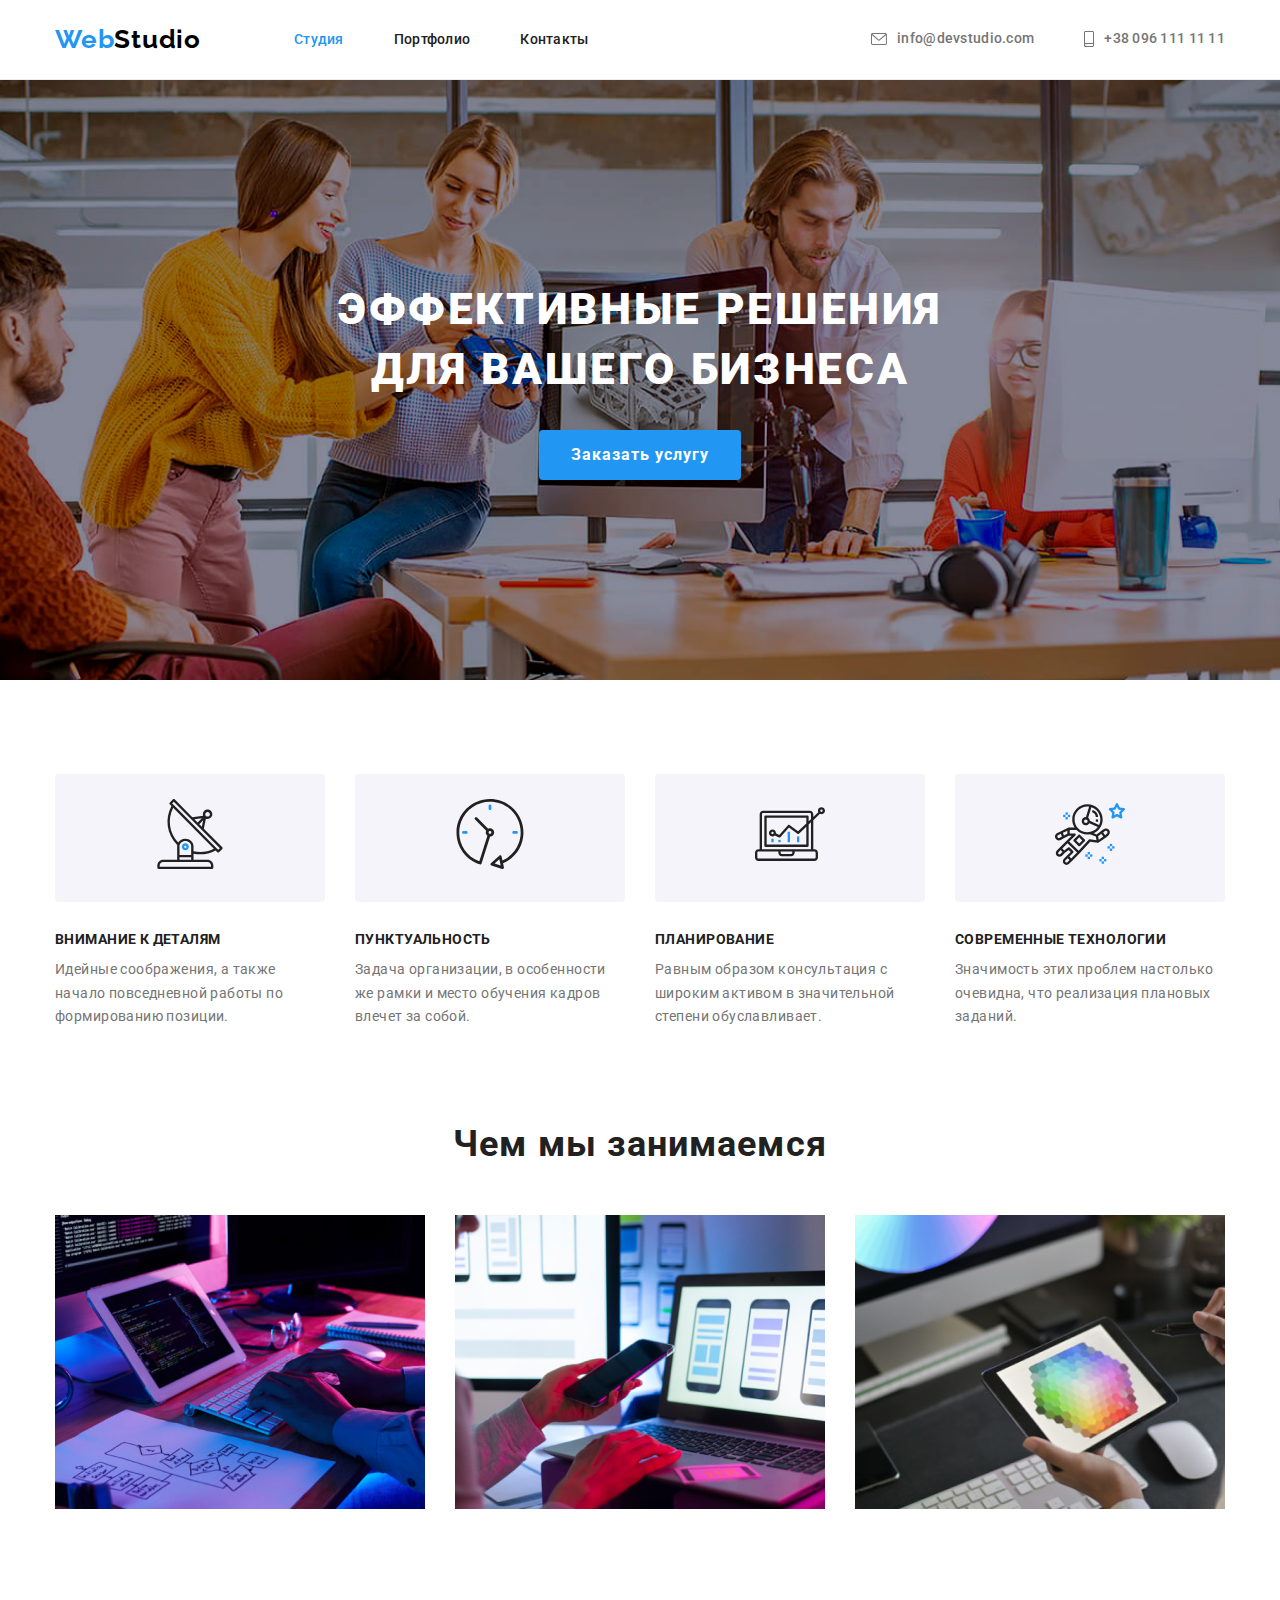
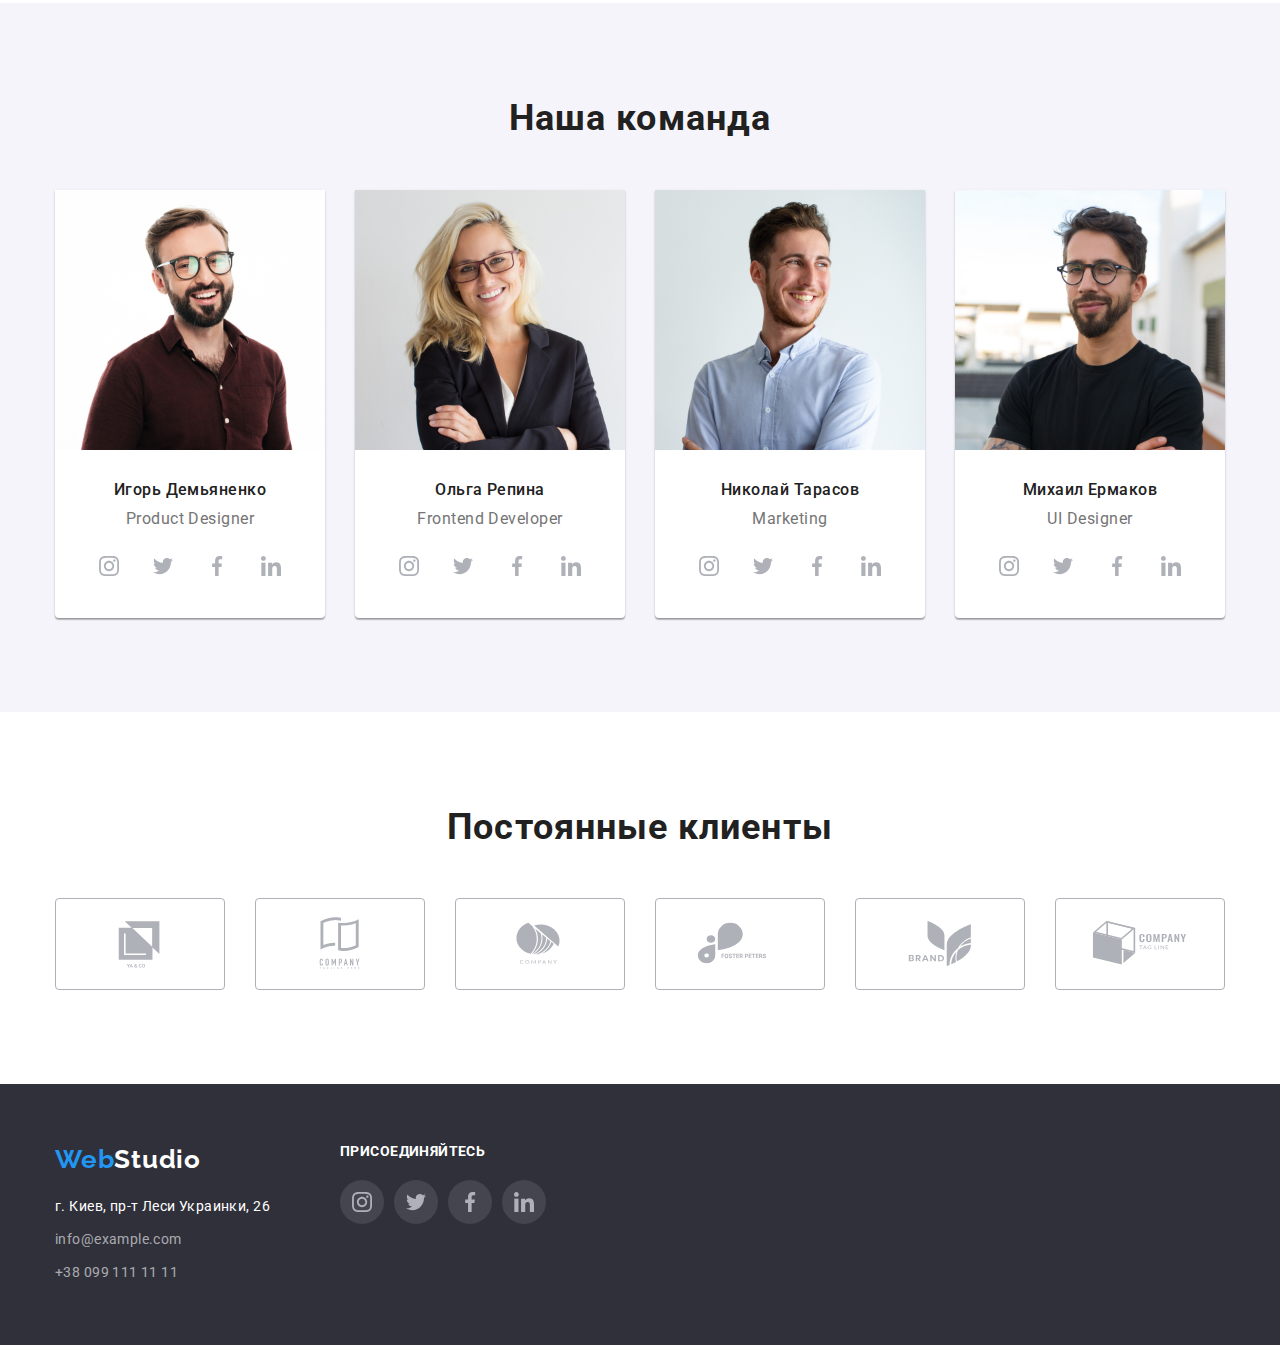
==== commit 3800f4f0: "s" ====
--- a/index.html
+++ b/index.html
@@ -146,28 +146,28 @@
               <p class="team-profession" lang="en">Product Designer</p>
               <ul class="socials-list list">
                 <li class="socials-item">
-                  <a class="socials-link link" href="">
+                  <a class="socials-link link" href="" target="_blank" rel="noopener noreferrer">
                     <svg class="socials-icon" width="20" height="20">
                       <use href="./images/symbol-defs.svg#instagram"></use>
                     </svg>
                   </a>
                 </li>
                 <li class="socials-item">
-                  <a class="socials-link link" href="">
+                  <a class="socials-link link" href="" target="_blank" rel="noopener noreferrer">
                     <svg class="socials-icon" width="20" height="20">
                       <use href="./images/symbol-defs.svg#twitter"></use>
                     </svg>
                   </a>
                 </li>
                 <li class="socials-item">
-                  <a class="socials-link link" href="">
+                  <a class="socials-link link" href="" target="_blank" rel="noopener noreferrer">
                     <svg class="socials-icon" width="20" height="20">
                       <use href="./images/symbol-defs.svg#facebook"></use>
                     </svg>
                   </a>
                 </li>
                 <li class="socials-item">
-                  <a class="socials-link link" href="">
+                  <a class="socials-link link" href="" target="_blank" rel="noopener noreferrer">
                     <svg class="socials-icon" width="20" height="20">
                       <use href="./images/symbol-defs.svg#linkedin"></use>
                     </svg>
@@ -184,28 +184,28 @@
               <p class="team-profession" lang="en">Frontend Developer</p>
               <ul class="socials-list list">
                 <li class="socials-item">
-                  <a class="socials-link link" href="">
+                  <a class="socials-link link" href="" target="_blank" rel="noopener noreferrer">
                     <svg class="socials-icon" width="20" height="20">
                       <use href="./images/symbol-defs.svg#instagram"></use>
                     </svg>
                   </a>
                 </li>
                 <li class="socials-item">
-                  <a class="socials-link link" href="">
+                  <a class="socials-link link" href="" target="_blank" rel="noopener noreferrer">
                     <svg class="socials-icon" width="20" height="20">
                       <use href="./images/symbol-defs.svg#twitter"></use>
                     </svg>
                   </a>
                 </li>
                 <li class="socials-item">
-                  <a class="socials-link link" href="">
+                  <a class="socials-link link" href="" target="_blank" rel="noopener noreferrer">
                     <svg class="socials-icon" width="20" height="20">
                       <use href="./images/symbol-defs.svg#facebook"></use>
                     </svg>
                   </a>
                 </li>
                 <li class="socials-item">
-                  <a class="socials-link link" href="">
+                  <a class="socials-link link" href="" target="_blank" rel="noopener noreferrer">
                     <svg class="socials-icon" width="20" height="20">
                       <use href="./images/symbol-defs.svg#linkedin"></use>
                     </svg>
@@ -222,28 +222,28 @@
               <p class="team-profession" lang="en">Marketing</p>
               <ul class="socials-list list">
                 <li class="socials-item">
-                  <a class="socials-link link" href="">
+                  <a class="socials-link link" href="" target="_blank" rel="noopener noreferrer">
                     <svg class="socials-icon" width="20" height="20">
                       <use href="./images/symbol-defs.svg#instagram"></use>
                     </svg>
                   </a>
                 </li>
                 <li class="socials-item">
-                  <a class="socials-link link" href="">
+                  <a class="socials-link link" href="" target="_blank" rel="noopener noreferrer">
                     <svg class="socials-icon" width="20" height="20">
                       <use href="./images/symbol-defs.svg#twitter"></use>
                     </svg>
                   </a>
                 </li>
                 <li class="socials-item">
-                  <a class="socials-link link" href="">
+                  <a class="socials-link link" href="" target="_blank" rel="noopener noreferrer">
                     <svg class="socials-icon" width="20" height="20">
                       <use href="./images/symbol-defs.svg#facebook"></use>
                     </svg>
                   </a>
                 </li>
                 <li class="socials-item">
-                  <a class="socials-link link" href="">
+                  <a class="socials-link link" href="" target="_blank" rel="noopener noreferrer">
                     <svg class="socials-icon" width="20" height="20">
                       <use href="./images/symbol-defs.svg#linkedin"></use>
                     </svg>
@@ -260,28 +260,28 @@
               <p class="team-profession" lang="en">UI Designer</p>
               <ul class="socials-list list">
                 <li class="socials-item">
-                  <a class="socials-link link" href="">
+                  <a class="socials-link link" href="" target="_blank" rel="noopener noreferrer">
                     <svg class="socials-icon" width="20" height="20">
                       <use href="./images/symbol-defs.svg#instagram"></use>
                     </svg>
                   </a>
                 </li>
                 <li class="socials-item">
-                  <a class="socials-link link" href="">
+                  <a class="socials-link link" href="" target="_blank" rel="noopener noreferrer">
                     <svg class="socials-icon" width="20" height="20">
                       <use href="./images/symbol-defs.svg#twitter"></use>
                     </svg>
                   </a>
                 </li>
                 <li class="socials-item">
-                  <a class="socials-link link" href="">
+                  <a class="socials-link link" href="" target="_blank" rel="noopener noreferrer">
                     <svg class="socials-icon" width="20" height="20">
                       <use href="./images/symbol-defs.svg#facebook"></use>
                     </svg>
                   </a>
                 </li>
                 <li class="socials-item">
-                  <a class="socials-link link" href="">
+                  <a class="socials-link link" href="" target="_blank" rel="noopener noreferrer">
                     <svg class="socials-icon" width="20" height="20">
                       <use href="./images/symbol-defs.svg#linkedin"></use>
                     </svg>
@@ -299,7 +299,7 @@
         <h2 class="tittle">Постоянные клиенты</h2>
         <ul class="regular-customers-list list">
           <li class="regular-customers-item">
-            <a class="regular-customers-link" href="">
+            <a class="regular-customers-link" href="" target="_blank" rel="noopener noreferrer ">
               <svg class="regular-customers-icon" width="106" height="60">
                 <use href="./images/symbol-defs.svg#yanco"></use>
               </svg>
@@ -307,7 +307,7 @@
           </li>
 
           <li class="regular-customers-item">
-            <a class="regular-customers-link" href="">
+            <a class="regular-customers-link" href="" target="_blank" rel="noopener noreferrer ">
               <svg class="regular-customers-icon" width="106" height="60">
                 <use href="./images/symbol-defs.svg#tagline"></use>
               </svg>
@@ -315,7 +315,7 @@
           </li>
 
           <li class="regular-customers-item">
-            <a class="regular-customers-link" href="">
+            <a class="regular-customers-link" href="" target="_blank" rel="noopener noreferrer ">
               <svg class="regular-customers-icon" width="106" height="60">
                 <use href="./images/symbol-defs.svg#company"></use>
               </svg>
@@ -323,7 +323,7 @@
           </li>
 
           <li class="regular-customers-item">
-            <a class="regular-customers-link" href="">
+            <a class="regular-customers-link" href="" target="_blank" rel="noopener noreferrer ">
               <svg class="regular-customers-icon" width="106" height="60">
                 <use href="./images/symbol-defs.svg#foster"></use>
               </svg>
@@ -331,7 +331,7 @@
           </li>
 
           <li class="regular-customers-item">
-            <a class="regular-customers-link" href="">
+            <a class="regular-customers-link" href="" target="_blank" rel="noopener noreferrer ">
               <svg class="regular-customers-icon" width="106" height="60">
                 <use href="./images/symbol-defs.svg#brand"></use>
               </svg>
@@ -339,7 +339,7 @@
           </li>
 
           <li class="regular-customers-item">
-            <a class="regular-customers-link" href="">
+            <a class="regular-customers-link" href="" target="_blank" rel="noopener noreferrer ">
               <svg class="regular-customers-icon" width="106" height="60">
                 <use href="./images/symbol-defs.svg#companytl"></use>
               </svg>
@@ -371,27 +371,35 @@
         </address>
       </div>
       <div class="footer-socials">
-        <h2>присоединяйтесь</h2>
+        <p class="footer-socials-tittle">присоединяйтесь</p>
         <ul class="footer-socials-list list">
-          <li class="footer-socials-item">
-            <svg class="socials-icon" width="20" height="20">
-              <use href="./images/symbol-defs.svg#instagram"></use>
-            </svg>
-          </li>
-          <li class="footer-socials-item">
-            <svg class="socials-icon" width="20" height="20">
-              <use href="./images/symbol-defs.svg#twitter"></use>
-            </svg>
-          </li>
-          <li class="footer-socials-item">
-            <svg class="socials-icon" width="20" height="20">
-              <use href="./images/symbol-defs.svg#facebook"></use>
-            </svg>
-          </li>
-          <li class="footer-socials-item">
-            <svg class="socials-icon" width="20" height="20">
-              <use href="./images/symbol-defs.svg#linkedin"></use>
-            </svg>
+          <li class="socials-item">
+            <a class="socials-link link" href="" target="_blank" rel="noopener noreferrer">
+              <svg class="socials-icon" width="20" height="20">
+                <use href="./images/symbol-defs.svg#instagram"></use>
+              </svg>
+            </a>
+          </li>
+          <li class="socials-item">
+            <a class="socials-link link" href="" target="_blank" rel="noopener noreferrer">
+              <svg class="socials-icon" width="20" height="20">
+                <use href="./images/symbol-defs.svg#twitter"></use>
+              </svg>
+            </a>
+          </li>
+          <li class="socials-item">
+            <a class="socials-link link" href="" target="_blank" rel="noopener noreferrer">
+              <svg class="socials-icon" width="20" height="20">
+                <use href="./images/symbol-defs.svg#facebook"></use>
+              </svg>
+            </a>
+          </li>
+          <li class="socials-item">
+            <a class="socials-link link" href="" target="_blank" rel="noopener noreferrer">
+              <svg class="socials-icon" width="20" height="20">
+                <use href="./images/symbol-defs.svg#linkedin"></use>
+              </svg>
+            </a>
           </li>
         </ul>
       </div>
--- a/css/styles.css
+++ b/css/styles.css
@@ -9,6 +9,7 @@
   --card-bg-color: #EEEEEE;
   --icon-color: #AFB1B8;
   --bg-hero: #C4C4C4;
+  --footer-bg-color: rgba(255, 255, 255, 0.1);
 
   /* Світла тема тексту */
   --primary-txt-light: #757575;
@@ -411,7 +412,25 @@
 }
 
 .regular-customers-link {
-  
+  display: flex;
+  justify-content: center;
+  align-items: center;
+
+  height: 92px;
+
+  color: var(--icon-color);
+  border: 1px solid var(--icon-color);
+  border-radius: 4px;
+}
+
+.regular-customers-link:hover,
+.regular-customers-link:focus {
+  color: var(--accent-color);
+  border-color: var(--accent-color);
+}
+
+.regular-customers-icon {
+  fill: currentColor;
 }
 
 /* Portfolio */
@@ -507,6 +526,14 @@
   background-color: var(--primary-bg-dark);
 }
 
+.footer-container {
+  display: flex;
+}
+
+.footer-address {
+  margin-right: 70px;
+}
+
 .footer .logo {
   margin-bottom: 20px;
 }
@@ -542,4 +569,25 @@
   color: var(--accent-color);
 }
 
-
+.footer-socials-tittle {
+  margin-bottom: 20px;
+
+  font-style: normal;
+  font-weight: 700;
+  font-size: 14px;
+  line-height: 1.14;
+  letter-spacing: 0.03em;
+  text-transform: uppercase;
+
+  color: var(--primary-txt-dark);
+}
+
+.footer-socials-list {
+  display: flex;
+}
+
+.footer .socials-link {
+  background-color: var(--footer-bg-color);
+}
+
+
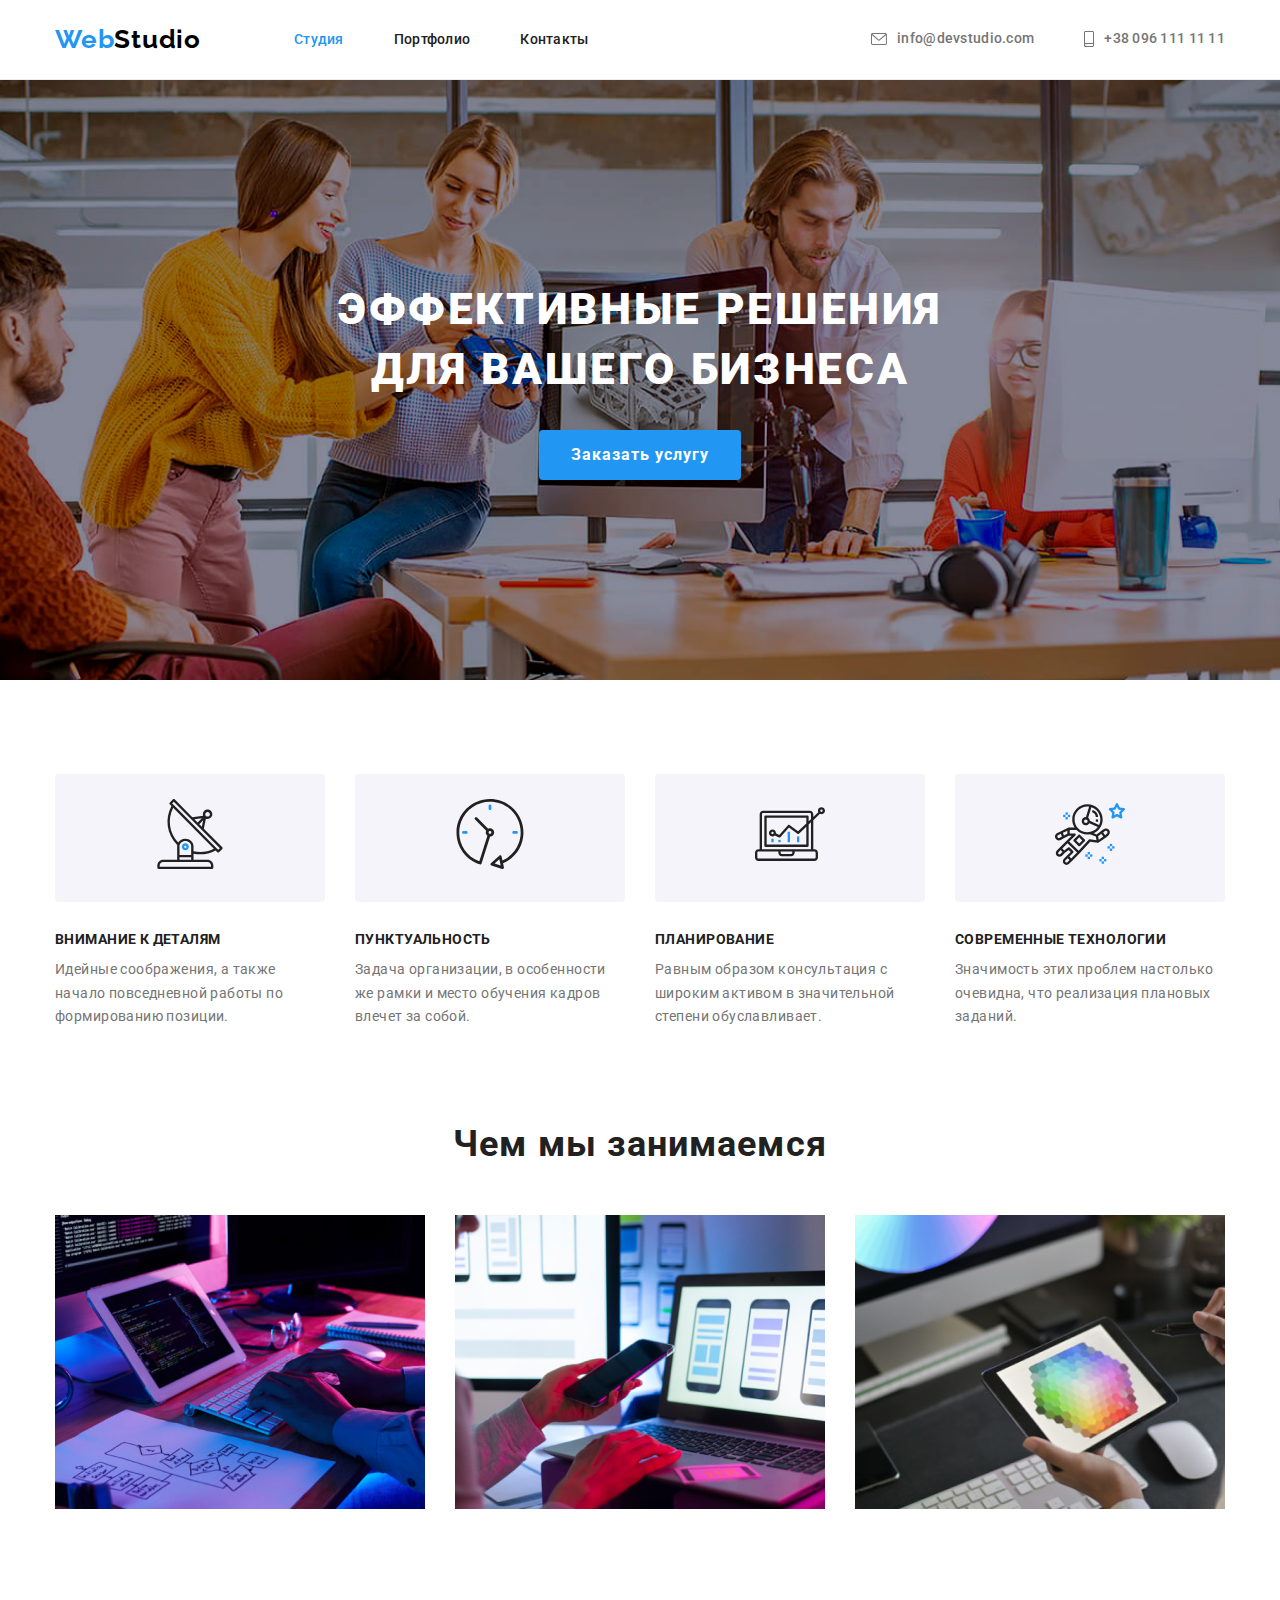
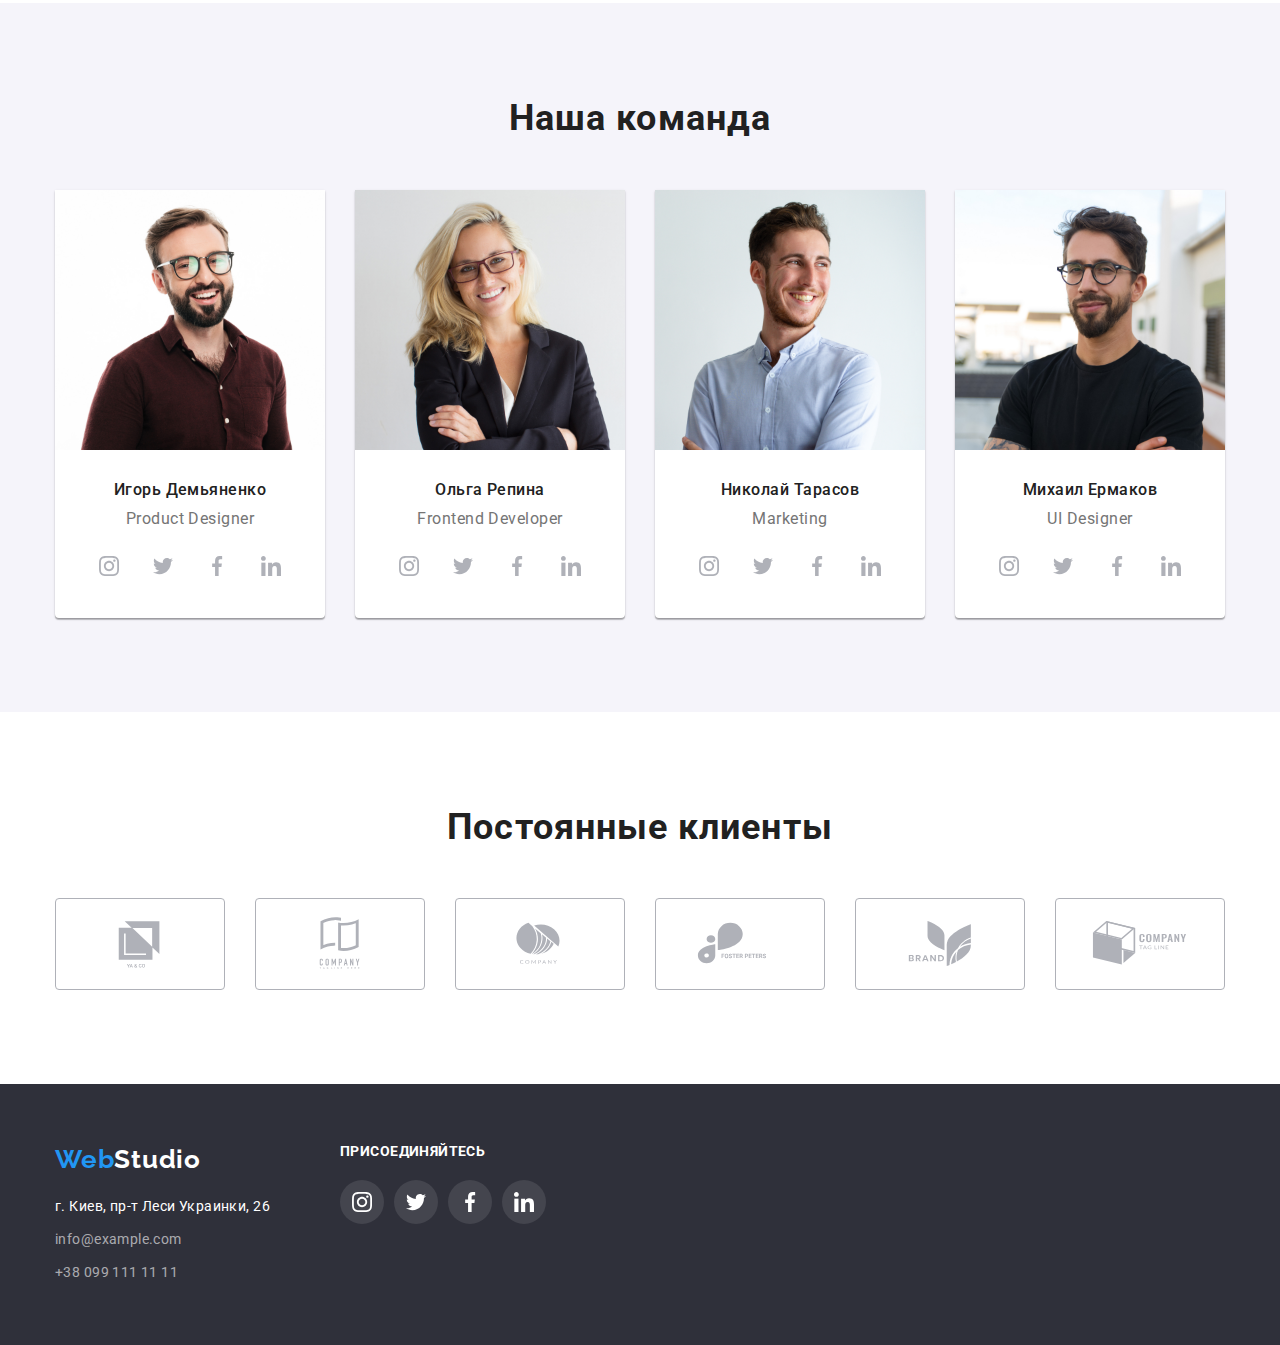
==== commit eb7602fb: "h" ====
--- a/index.html
+++ b/index.html
@@ -35,7 +35,7 @@
         <li class="auth-item">
           <a class="auth-link link" href="mailto:info@devstudio.com">
             <svg class="auth-icon" width="16" height="12">
-              <use href="./images/symbol-defs.svg#envelope"></use>
+              <use href="./images/icons.svg#envelope"></use>
             </svg>
             info@devstudio.com
           </a>
@@ -44,7 +44,7 @@
         <li class="auth-item">
           <a class="auth-link link" href="tel:+380961111111">
             <svg class="auth-icon" width="10" height="16">
-              <use href="./images/symbol-defs.svg#smartphone"></use>
+              <use href="./images/icons.svg#smartphone"></use>
             </svg>
             +38 096 111 11 11
           </a>
@@ -68,7 +68,7 @@
           <li class="feature-item">
             <div class="specifics-wrapper">
               <svg class="specifics-icon" width="70" height="70">
-                <use href="./images/symbol-defs.svg#antenna"></use>
+                <use href="./images/icons.svg#antenna"></use>
               </svg>
             </div>  
             <h3 class="feature-tittle">Внимание к деталям</h3>
@@ -80,7 +80,7 @@
           <li class="feature-item">
             <div class="specifics-wrapper">
               <svg class="specifics-icon" width="70" height="70">
-                <use href="./images/symbol-defs.svg#clock"></use>
+                <use href="./images/icons.svg#clock"></use>
               </svg>
             </div>
             <h3 class="feature-tittle">Пунктуальность</h3>
@@ -92,7 +92,7 @@
           <li class="feature-item">
             <div class="specifics-wrapper">
               <svg class="specifics-icon" width="70" height="70">
-                <use href="./images/symbol-defs.svg#diagram"></use>
+                <use href="./images/icons.svg#diagram"></use>
               </svg>
             </div>
             <h3 class="feature-tittle">Планирование</h3>
@@ -104,7 +104,7 @@
           <li class="feature-item">
             <div class="specifics-wrapper">
               <svg class="specifics-icon" width="70" height="70">
-                <use href="./images/symbol-defs.svg#astronaut"></use>
+                <use href="./images/icons.svg#astronaut"></use>
               </svg>
             </div>
             <h3 class="feature-tittle">Современные технологии</h3>
@@ -148,28 +148,28 @@
                 <li class="socials-item">
                   <a class="socials-link link" href="" target="_blank" rel="noopener noreferrer">
                     <svg class="socials-icon" width="20" height="20">
-                      <use href="./images/symbol-defs.svg#instagram"></use>
-                    </svg>
-                  </a>
-                </li>
-                <li class="socials-item">
-                  <a class="socials-link link" href="" target="_blank" rel="noopener noreferrer">
-                    <svg class="socials-icon" width="20" height="20">
-                      <use href="./images/symbol-defs.svg#twitter"></use>
-                    </svg>
-                  </a>
-                </li>
-                <li class="socials-item">
-                  <a class="socials-link link" href="" target="_blank" rel="noopener noreferrer">
-                    <svg class="socials-icon" width="20" height="20">
-                      <use href="./images/symbol-defs.svg#facebook"></use>
-                    </svg>
-                  </a>
-                </li>
-                <li class="socials-item">
-                  <a class="socials-link link" href="" target="_blank" rel="noopener noreferrer">
-                    <svg class="socials-icon" width="20" height="20">
-                      <use href="./images/symbol-defs.svg#linkedin"></use>
+                      <use href="./images/icons.svg#instagram"></use>
+                    </svg>
+                  </a>
+                </li>
+                <li class="socials-item">
+                  <a class="socials-link link" href="" target="_blank" rel="noopener noreferrer">
+                    <svg class="socials-icon" width="20" height="20">
+                      <use href="./images/icons.svg#twitter"></use>
+                    </svg>
+                  </a>
+                </li>
+                <li class="socials-item">
+                  <a class="socials-link link" href="" target="_blank" rel="noopener noreferrer">
+                    <svg class="socials-icon" width="20" height="20">
+                      <use href="./images/icons.svg#facebook"></use>
+                    </svg>
+                  </a>
+                </li>
+                <li class="socials-item">
+                  <a class="socials-link link" href="" target="_blank" rel="noopener noreferrer">
+                    <svg class="socials-icon" width="20" height="20">
+                      <use href="./images/icons.svg#linkedin"></use>
                     </svg>
                   </a>
                 </li>
@@ -186,28 +186,28 @@
                 <li class="socials-item">
                   <a class="socials-link link" href="" target="_blank" rel="noopener noreferrer">
                     <svg class="socials-icon" width="20" height="20">
-                      <use href="./images/symbol-defs.svg#instagram"></use>
-                    </svg>
-                  </a>
-                </li>
-                <li class="socials-item">
-                  <a class="socials-link link" href="" target="_blank" rel="noopener noreferrer">
-                    <svg class="socials-icon" width="20" height="20">
-                      <use href="./images/symbol-defs.svg#twitter"></use>
-                    </svg>
-                  </a>
-                </li>
-                <li class="socials-item">
-                  <a class="socials-link link" href="" target="_blank" rel="noopener noreferrer">
-                    <svg class="socials-icon" width="20" height="20">
-                      <use href="./images/symbol-defs.svg#facebook"></use>
-                    </svg>
-                  </a>
-                </li>
-                <li class="socials-item">
-                  <a class="socials-link link" href="" target="_blank" rel="noopener noreferrer">
-                    <svg class="socials-icon" width="20" height="20">
-                      <use href="./images/symbol-defs.svg#linkedin"></use>
+                      <use href="./images/icons.svg#instagram"></use>
+                    </svg>
+                  </a>
+                </li>
+                <li class="socials-item">
+                  <a class="socials-link link" href="" target="_blank" rel="noopener noreferrer">
+                    <svg class="socials-icon" width="20" height="20">
+                      <use href="./images/icons.svg#twitter"></use>
+                    </svg>
+                  </a>
+                </li>
+                <li class="socials-item">
+                  <a class="socials-link link" href="" target="_blank" rel="noopener noreferrer">
+                    <svg class="socials-icon" width="20" height="20">
+                      <use href="./images/icons.svg#facebook"></use>
+                    </svg>
+                  </a>
+                </li>
+                <li class="socials-item">
+                  <a class="socials-link link" href="" target="_blank" rel="noopener noreferrer">
+                    <svg class="socials-icon" width="20" height="20">
+                      <use href="./images/icons.svg#linkedin"></use>
                     </svg>
                   </a>
                 </li>
@@ -224,28 +224,28 @@
                 <li class="socials-item">
                   <a class="socials-link link" href="" target="_blank" rel="noopener noreferrer">
                     <svg class="socials-icon" width="20" height="20">
-                      <use href="./images/symbol-defs.svg#instagram"></use>
-                    </svg>
-                  </a>
-                </li>
-                <li class="socials-item">
-                  <a class="socials-link link" href="" target="_blank" rel="noopener noreferrer">
-                    <svg class="socials-icon" width="20" height="20">
-                      <use href="./images/symbol-defs.svg#twitter"></use>
-                    </svg>
-                  </a>
-                </li>
-                <li class="socials-item">
-                  <a class="socials-link link" href="" target="_blank" rel="noopener noreferrer">
-                    <svg class="socials-icon" width="20" height="20">
-                      <use href="./images/symbol-defs.svg#facebook"></use>
-                    </svg>
-                  </a>
-                </li>
-                <li class="socials-item">
-                  <a class="socials-link link" href="" target="_blank" rel="noopener noreferrer">
-                    <svg class="socials-icon" width="20" height="20">
-                      <use href="./images/symbol-defs.svg#linkedin"></use>
+                      <use href="./images/icons.svg#instagram"></use>
+                    </svg>
+                  </a>
+                </li>
+                <li class="socials-item">
+                  <a class="socials-link link" href="" target="_blank" rel="noopener noreferrer">
+                    <svg class="socials-icon" width="20" height="20">
+                      <use href="./images/icons.svg#twitter"></use>
+                    </svg>
+                  </a>
+                </li>
+                <li class="socials-item">
+                  <a class="socials-link link" href="" target="_blank" rel="noopener noreferrer">
+                    <svg class="socials-icon" width="20" height="20">
+                      <use href="./images/icons.svg#facebook"></use>
+                    </svg>
+                  </a>
+                </li>
+                <li class="socials-item">
+                  <a class="socials-link link" href="" target="_blank" rel="noopener noreferrer">
+                    <svg class="socials-icon" width="20" height="20">
+                      <use href="./images/icons.svg#linkedin"></use>
                     </svg>
                   </a>
                 </li>
@@ -262,28 +262,28 @@
                 <li class="socials-item">
                   <a class="socials-link link" href="" target="_blank" rel="noopener noreferrer">
                     <svg class="socials-icon" width="20" height="20">
-                      <use href="./images/symbol-defs.svg#instagram"></use>
-                    </svg>
-                  </a>
-                </li>
-                <li class="socials-item">
-                  <a class="socials-link link" href="" target="_blank" rel="noopener noreferrer">
-                    <svg class="socials-icon" width="20" height="20">
-                      <use href="./images/symbol-defs.svg#twitter"></use>
-                    </svg>
-                  </a>
-                </li>
-                <li class="socials-item">
-                  <a class="socials-link link" href="" target="_blank" rel="noopener noreferrer">
-                    <svg class="socials-icon" width="20" height="20">
-                      <use href="./images/symbol-defs.svg#facebook"></use>
-                    </svg>
-                  </a>
-                </li>
-                <li class="socials-item">
-                  <a class="socials-link link" href="" target="_blank" rel="noopener noreferrer">
-                    <svg class="socials-icon" width="20" height="20">
-                      <use href="./images/symbol-defs.svg#linkedin"></use>
+                      <use href="./images/icons.svg#instagram"></use>
+                    </svg>
+                  </a>
+                </li>
+                <li class="socials-item">
+                  <a class="socials-link link" href="" target="_blank" rel="noopener noreferrer">
+                    <svg class="socials-icon" width="20" height="20">
+                      <use href="./images/icons.svg#twitter"></use>
+                    </svg>
+                  </a>
+                </li>
+                <li class="socials-item">
+                  <a class="socials-link link" href="" target="_blank" rel="noopener noreferrer">
+                    <svg class="socials-icon" width="20" height="20">
+                      <use href="./images/icons.svg#facebook"></use>
+                    </svg>
+                  </a>
+                </li>
+                <li class="socials-item">
+                  <a class="socials-link link" href="" target="_blank" rel="noopener noreferrer">
+                    <svg class="socials-icon" width="20" height="20">
+                      <use href="./images/icons.svg#linkedin"></use>
                     </svg>
                   </a>
                 </li>
@@ -301,47 +301,47 @@
           <li class="regular-customers-item">
             <a class="regular-customers-link" href="" target="_blank" rel="noopener noreferrer ">
               <svg class="regular-customers-icon" width="106" height="60">
-                <use href="./images/symbol-defs.svg#yanco"></use>
-              </svg>
-            </a>
-          </li>
-
-          <li class="regular-customers-item">
-            <a class="regular-customers-link" href="" target="_blank" rel="noopener noreferrer ">
-              <svg class="regular-customers-icon" width="106" height="60">
-                <use href="./images/symbol-defs.svg#tagline"></use>
-              </svg>
-            </a>
-          </li>
-
-          <li class="regular-customers-item">
-            <a class="regular-customers-link" href="" target="_blank" rel="noopener noreferrer ">
-              <svg class="regular-customers-icon" width="106" height="60">
-                <use href="./images/symbol-defs.svg#company"></use>
-              </svg>
-            </a>
-          </li>
-
-          <li class="regular-customers-item">
-            <a class="regular-customers-link" href="" target="_blank" rel="noopener noreferrer ">
-              <svg class="regular-customers-icon" width="106" height="60">
-                <use href="./images/symbol-defs.svg#foster"></use>
-              </svg>
-            </a>
-          </li>
-
-          <li class="regular-customers-item">
-            <a class="regular-customers-link" href="" target="_blank" rel="noopener noreferrer ">
-              <svg class="regular-customers-icon" width="106" height="60">
-                <use href="./images/symbol-defs.svg#brand"></use>
-              </svg>
-            </a>
-          </li>
-
-          <li class="regular-customers-item">
-            <a class="regular-customers-link" href="" target="_blank" rel="noopener noreferrer ">
-              <svg class="regular-customers-icon" width="106" height="60">
-                <use href="./images/symbol-defs.svg#companytl"></use>
+                <use href="./images/icons.svg#yanco"></use>
+              </svg>
+            </a>
+          </li>
+
+          <li class="regular-customers-item">
+            <a class="regular-customers-link" href="" target="_blank" rel="noopener noreferrer ">
+              <svg class="regular-customers-icon" width="106" height="60">
+                <use href="./images/icons.svg#tagline"></use>
+              </svg>
+            </a>
+          </li>
+
+          <li class="regular-customers-item">
+            <a class="regular-customers-link" href="" target="_blank" rel="noopener noreferrer ">
+              <svg class="regular-customers-icon" width="106" height="60">
+                <use href="./images/icons.svg#company"></use>
+              </svg>
+            </a>
+          </li>
+
+          <li class="regular-customers-item">
+            <a class="regular-customers-link" href="" target="_blank" rel="noopener noreferrer ">
+              <svg class="regular-customers-icon" width="106" height="60">
+                <use href="./images/icons.svg#foster"></use>
+              </svg>
+            </a>
+          </li>
+
+          <li class="regular-customers-item">
+            <a class="regular-customers-link" href="" target="_blank" rel="noopener noreferrer ">
+              <svg class="regular-customers-icon" width="106" height="60">
+                <use href="./images/icons.svg#brand"></use>
+              </svg>
+            </a>
+          </li>
+
+          <li class="regular-customers-item">
+            <a class="regular-customers-link" href="" target="_blank" rel="noopener noreferrer ">
+              <svg class="regular-customers-icon" width="106" height="60">
+                <use href="./images/icons.svg#companytl"></use>
               </svg>
             </a>
           </li>
@@ -376,28 +376,28 @@
           <li class="socials-item">
             <a class="socials-link link" href="" target="_blank" rel="noopener noreferrer">
               <svg class="socials-icon" width="20" height="20">
-                <use href="./images/symbol-defs.svg#instagram"></use>
+                <use href="./images/icons.svg#instagram"></use>
               </svg>
             </a>
           </li>
           <li class="socials-item">
             <a class="socials-link link" href="" target="_blank" rel="noopener noreferrer">
               <svg class="socials-icon" width="20" height="20">
-                <use href="./images/symbol-defs.svg#twitter"></use>
+                <use href="./images/icons.svg#twitter"></use>
               </svg>
             </a>
           </li>
           <li class="socials-item">
             <a class="socials-link link" href="" target="_blank" rel="noopener noreferrer">
               <svg class="socials-icon" width="20" height="20">
-                <use href="./images/symbol-defs.svg#facebook"></use>
+                <use href="./images/icons.svg#facebook"></use>
               </svg>
             </a>
           </li>
           <li class="socials-item">
             <a class="socials-link link" href="" target="_blank" rel="noopener noreferrer">
               <svg class="socials-icon" width="20" height="20">
-                <use href="./images/symbol-defs.svg#linkedin"></use>
+                <use href="./images/icons.svg#linkedin"></use>
               </svg>
             </a>
           </li>
--- a/css/styles.css
+++ b/css/styles.css
@@ -468,6 +468,7 @@
 .filter-btn:focus {
   background-color: var(--accent-color);
   color: var(--primary-txt-dark);
+  box-shadow: 0px 3px 1px rgba(0, 0, 0, 0.1), 0px 1px 2px rgba(0, 0, 0, 0.08), 0px 2px 2px rgba(0, 0, 0, 0.12);
 }
 
 .card-list {
@@ -492,6 +493,12 @@
 .card-link {
   display: block;
 }
+
+.card-link:hover,
+.card-link:focus {
+  box-shadow: 0px 1px 1px rgba(0, 0, 0, 0.12), 0px 4px 4px rgba(0, 0, 0, 0.06), 1px 4px 6px rgba(0, 0, 0, 0.16);
+}
+
 
 .card-content {
   padding: 20px 24px;
@@ -588,6 +595,12 @@
 
 .footer .socials-link {
   background-color: var(--footer-bg-color);
-}
-
-
+  color: var(--primary-txt-dark);
+}
+
+.footer .socials-link:hover,
+.footer .socials-link:focus {
+  background-color: var(--accent-color);
+}
+
+
